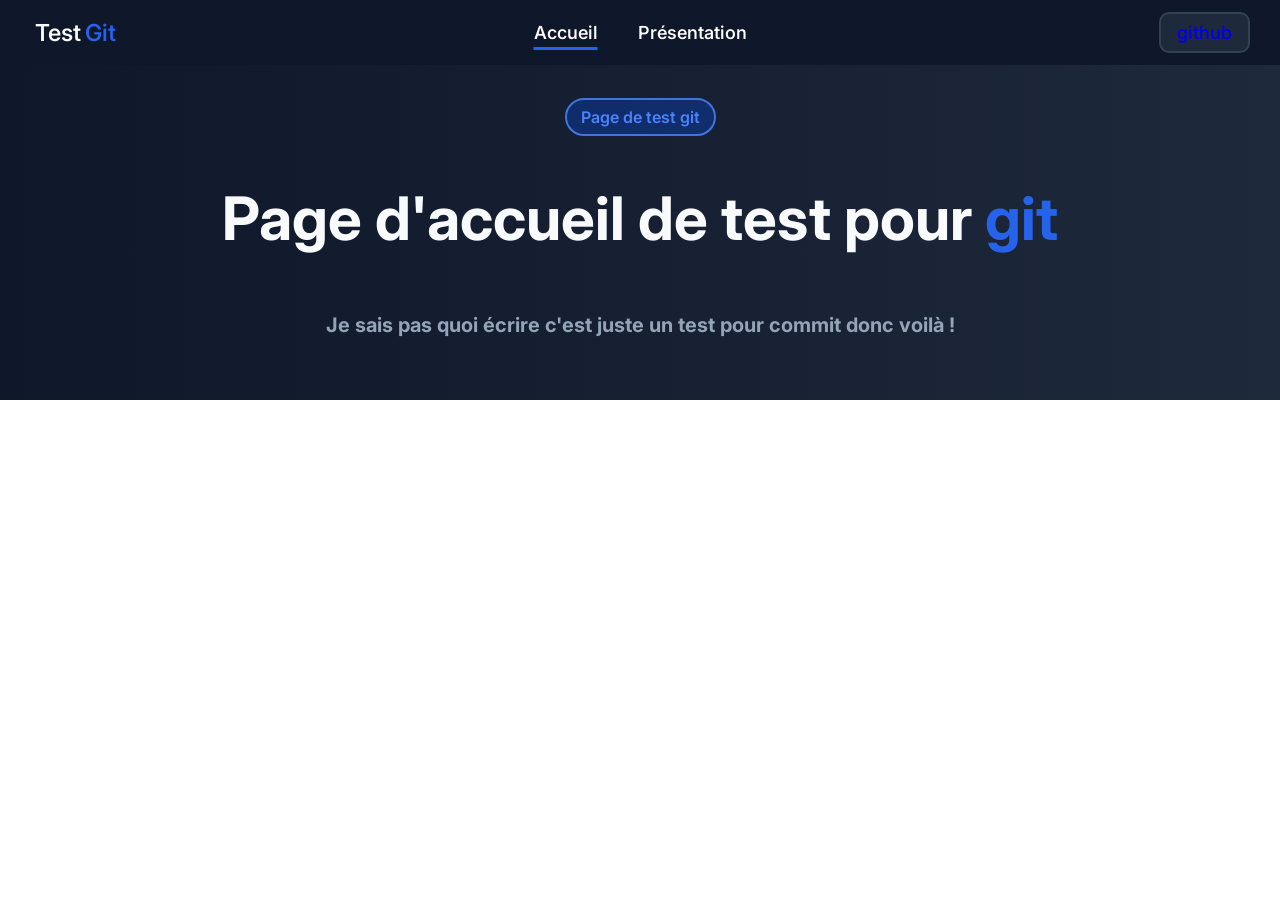
==== index.html @ e24e51e4 "Création du site" ====
<!DOCTYPE html>
<html lang="fr">

<head>
    <meta charset="UTF-8">
    <meta name="viewport" content="width=device-width, initial-scale=1.0">

    <link rel="stylesheet" href="./style.css">

    <title>Test Git</title>

    <script src="./script.js"></script>

    <link rel="preconnect" href="https://fonts.googleapis.com">
    <link rel="preconnect" href="https://fonts.gstatic.com" crossorigin>
    <link
        href="https://fonts.googleapis.com/css2?family=Inter:wght@400;500;600;700;800&display=swap"
        rel="stylesheet">
</head>

<body>
    <main>
        <header class="d_blue">

            <div class="nav-top">

                <button
                    class="menu-toggle"
                    id="menu-toggle"
                    aria-label="Ouvrir le menu"
                    aria-expanded="false"
                    aria-controls="pages">
                    ☰
                </button>

                <div class="title_header">
                    <div class="title_w">Test</div>
                    <div class="title_b">Git</div>
                </div>

                <div class="account">
                    <a href="github.com">github</a>
                </div>

            </div>

            <nav class="pages" id="pages">
                <a href="./index.html" class="p_link_a">Accueil</a>
                <a href="./presentation.html" class="p_link">Présentation</a>
            </nav>

        </header>

        <section class="preview" id="accueil">

            <div class="sticker">
                Page de test git
            </div>

            <h1>
                Page d'accueil de test pour
                <span>git</span>
            </h1>

            <div class="subtitle">
                <h3>
                    Je sais pas quoi écrire c'est juste un test pour commit donc voilà !
                </h3>
            </div>

        </section>
    </main>

</body>
</html>
---- style.css ----
:root {
    --bg-dark: #0F172A;
    --bg-hero: #1E293B;
    --bg-main: #F8FAFC;
    --bg-card: #FFFFFF;

    --text-primary: #0F172A;
    --text-secondary: #64748B;
    --text-light: #F8FAFC;
    --text-muted-dark: #94A3B8;

    --badge-bg: #EFF6FF;
    --badge-text: #2563EB;

    --border: #E2E8F0;
    --border-dark: #334155;
}

* {
    box-sizing: border-box;
}

body {
    margin: 0;
    font-weight: 400;
    font-family: 'Inter', sans-serif;
    color: var(--text-light);
}

.d_blue {
    position: relative;
    display: flex;
    flex-direction: column;
    align-items: stretch;
    gap: 0;
    width: 100%;
    min-height: 3em;
    margin: 0;
    padding: 0.75rem 1rem;
    background-color: var(--bg-dark);
    color: white;
    font-size: 1.125rem;
    font-weight: 550;
}

.nav-top {
    display: flex;
    align-items: center;
    justify-content: flex-start;
    gap: 0.625rem;
    width: 100%;
    min-width: 0;
}

.menu-toggle {
    display: flex;
    align-items: center;
    justify-content: center;
    flex-shrink: 0;
    padding: 0.4rem 0.6rem;
    background: transparent;
    color: white;
    border: 1px solid var(--border-dark);
    border-radius: 0.4rem;
    font-size: 1.5rem;
    line-height: 1.2;
    cursor: pointer;
}

.title_header {
    display: flex;
    align-items: center;
    justify-content: flex-start;
    gap: 0.25rem;
    margin: 0;
    padding: 0.3125rem;
    font-size: 1.2em;
    text-align: center;
    white-space: nowrap;
}

.title_b {
    color: var(--badge-text);
}

.account {
    display: flex;
    justify-content: center;
    align-items: center;
    flex-shrink: 0;
    width: fit-content;
    max-width: 100%;
    margin: 0 0 0 auto;
    padding: 0.5rem 0.625rem;
    background-color: var(--bg-hero);
    border: 0.125rem solid var(--border-dark);
    border-radius: 0.625rem;
    font-size: 0.875rem;
    text-align: center;
    white-space: nowrap;
}

.pages {
    display: none;
    flex-direction: column;
    align-items: center;
    gap: 1rem;
    width: 100%;
    max-width: 100%;
    padding: 1rem 0 0;
}

.pages.is-open {
    display: flex;
}

.pages a {
    color: white;
    text-decoration: none;
    font-size: 1rem;
}

.p_link_a {
    text-decoration: underline 0.1875rem solid var(--badge-text) !important;
    text-underline-offset: 0.5rem;
}

.p_link {
    font-size: 1rem;
}

.sticker {
    display: flex;
    align-items: center;
    justify-content: center;
    width: fit-content;
    max-width: 100%;
    padding: 0.4375rem 0.875rem;
    background-color: rgba(0, 81, 255, 0.279);
    border: 0.125rem solid #4274df;
    border-radius: 9999px;
    color: #4b83fb;
    font-weight: 600;
    text-align: center;
    overflow-wrap: anywhere;
}

.preview {
    display: flex;
    flex-direction: column;
    align-items: center;
    justify-content: center;
    gap: 1rem;
    min-height: 20rem;
    padding: 2rem 1rem;
    background: linear-gradient(
        90deg,
        rgba(15, 23, 42, 1) 0%,
        rgba(30, 41, 59, 1) 100%
    );
    text-align: center;
}

span {
    color: var(--badge-text);
}

h1 {
    max-width: 100%;
    margin: 0.5em 0;
    font-size: 2rem;
    line-height: 1.2;
    overflow-wrap: anywhere;
}

h3 {
    display: flex;
    flex-wrap: wrap;
    justify-content: center;
    margin: 0.5em 0;
    font-size: 1rem;
    line-height: 1.5;
}

.p {
    display: block;
}

.subtitle {
    max-width: 100%;
    color: var(--text-muted-dark);
    line-height: 1.6;
}

.stats{
    color: var(--text-secondary);
    display: grid;
    grid-template-columns: auto auto auto;
    padding: 0.8rem;
    align-items: center;
    font-size: 0.8rem;
    font-weight: 600;
    border-bottom: var(--border) solid 1px;
    gap: auto;
    background-color: var(--bg-main);
}

.stat{
    display: flex;
    flex-direction: column;
    align-items: center;
}

.php{
    font-size: 1.5rem;
    padding: 1rem;
    color: var(--badge-text);
}

main{
    background-color: var(--badge-bg);
}

.tete{
    display: flex;
    justify-content: space-between;
    align-items: center;
    padding: 0.6rem;
}

.title-content{
    color: var(--text-primary);
    font-size: 1.3rem;
    font-weight: 600;
    margin: 1rem;
}

.p-circuit{
    color: var(--badge-text);
    font-size: 1rem;
    font-weight: 500;
    align-items: center;
}

.items{
    display: flex;
    flex-direction: column;
    align-items: center;
    justify-content: center; 
}

.circ{
    background-color: var(--bg-card);
    border: 1px solid var(--border);
    border-radius: 15px;
    padding: 0.5rem;
    min-width: 20;
    max-width: 27rem;
    margin-bottom: 1rem;
}

.top{
    display: flex;
    flex-direction: column;
    padding: 1.3rem;
    align-items:start;
    gap: 1rem;
    border-bottom: 1px solid var(--border);
}

.type{
    background-color: var(--badge-bg);
    color: var(--badge-text);
    border-radius: 7px ;
    padding: 0.3rem;
    width: auto;
    font-size: 0.6rem;
}

.title-circ{
    color: var(--text-primary);
    width: auto;
    font-size: 2rem;
    font-weight: 800;
    margin-left: 1rem;
}

.steps{
    color: var(--text-secondary);
    width: auto;
    font-size: 1rem;
    font-weight: 600;
    margin-left: 1rem;
}

.desc{
    color: var(--text-secondary);
    width: auto;
    font-size: 0.7rem;
    font-weight: 400;
    margin-left: 1rem;
}

.bottom{    
    display: flex;
    justify-content: space-between;
    align-items: center;
    padding: 1rem;
    gap: 1rem;
}

.prix{
    color: var(--badge-text);
    font-size: 1.4rem;
    font-weight: 700;
}

.order{
    color: var(--text-primary);
    font-size: 1rem;
    font-weight: 700;
    padding: 0.5rem;
    width: fit-content;
    max-width: 100%;
    background-color: var(--badge-bg);
    border: 0.125rem solid var(--border);
    border-radius: 0.625rem;
}

a:hover{
    text-decoration: underline;
}

a{
    text-decoration: none;
}

.mid-text{
    text-align: center;
    max-width: 8rem;
}

@media screen and (min-width: 768px) {
    .d_blue {
        flex-direction: row;
        align-items: center;
        justify-content: space-between;
        flex-wrap: nowrap;
        gap: 1rem;
        padding: 0.75rem 1.25rem;
        position: fixed;
    }

    .nav-top {
        display: contents;
    }

    .menu-toggle {
        display: none;
    }

    .title_header {
        order: 1;
        margin: 0;
        font-size: 1.2em;
    }

    .pages,
    .pages.is-open {
        display: flex;
        flex-direction: row;
        justify-content: center;
        align-items: center;
        flex-wrap: wrap;
        order: 2;
        gap: 1.25rem;
        width: auto;
        padding: 0;
    }

    .pages a {
        font-size: 1rem;
    }

    .account {
        order: 3;
        margin: 0;
        padding: 0.5rem 0.75rem;
        font-size: 1rem;
    }

    .sticker{
        margin-top: 3rem;
    }

    .preview {
        min-height: 25rem;
        padding: 2.5rem 2rem;
    }

    h1 {
        font-size: clamp(2.5rem, 5vw, 3.75rem);
    }

    h3 {
        font-size: 1.125rem;
    }

    .stats{
    color: var(--text-secondary);
    display: grid;
    grid-template-columns: auto auto auto;
    padding: 0.925rem;
    align-items: center;
    font-size: 0.925rem;
    font-weight: 600;
    border-bottom: var(--border) solid 1.125px;
    }

    .stat{
        display: flex;
        flex-direction: column;
        align-items: center;
    }

    .php{
        font-size: 1.625rem;
        padding: 1.125rem;
        color: var(--badge-text);
    }

    .tete{
        display: flex;
        justify-content: space-between;
        align-items: center;
        padding: 1rem;
    }

    .title-content{
        color: var(--text-primary);
        font-size: 1.7rem;
        font-weight: 600;
        margin: 1rem;
    }



    .p-circuit{
        color: var(--badge-text);
        font-size: 1.3rem;
        font-weight: 500;
        align-items: center;
    }


    .items{
        display: flex;
        flex-direction: column;
        align-items: center;
        justify-content: center; 
    }

    .circ{
        background-color: var(--bg-card);
        border: 1px solid var(--border);
        border-radius: 15px;
        padding: 0.5rem;
        width: 27rem;
        margin-bottom: 2rem;
    }

    .top{
        display: flex;
        flex-direction: column;
        padding: 1.3rem;
        align-items:start;
        gap: 1rem;
        border-bottom: 1px solid var(--border);
    }

    .type{
        background-color: var(--badge-bg);
        color: var(--badge-text);
        border-radius: 7px ;
        padding: 0.3rem;
        width: auto;
        font-size: 0.6rem;
    }

    .title-circ{
        color: var(--text-primary);
        width: auto;
        font-size: 2rem;
        font-weight: 800;
        margin-left: 1rem;
    }

    .steps{
        color: var(--text-secondary);
        width: auto;
        font-size: 1rem;
        font-weight: 600;
        margin-left: 1rem;
    }

    .desc{
        color: var(--text-secondary);
        width: auto;
        font-size: 0.7rem;
        font-weight: 400;
        margin-left: 1rem;
    }

    .bottom{    
        display: flex;
        justify-content: space-between;
        align-items: center;
        padding: 1rem;
        gap: 1rem;
    }

    .prix{
        color: var(--badge-text);
        font-size: 1.4rem;
        font-weight: 700;
    }

    .order{
        color: var(--text-primary);
        font-size: 1rem;
        font-weight: 700;
        padding: 0.5rem;
        width: fit-content;
        max-width: 100%;
        background-color: var(--badge-bg);
        border: 0.125rem solid var(--border);
        border-radius: 0.625rem;
    }



}

@media screen and (min-width: 1024px) {
    .d_blue {
        padding: 0.75rem 1.875rem;
        gap: 1.5rem;
        position: fixed;
    }

    .title_header {
        font-size: 1.3em;
    }

    .pages {
        gap: 2.5rem;
    }
    
    .sticker{
        margin-top: 3rem;
    }

    .pages a {
        font-size: 1.125rem;
    }

    .account {
        padding: 0.5rem 1rem;
        font-size: 1.125rem;
    }

    .preview {
        min-height: 25rem;
        padding: 3rem 2rem;
    }

    h3 {
        font-size: 1.25rem;
    }

    .stats{
    color: var(--text-secondary);
    display: grid;
    grid-template-columns: auto auto auto;
    padding: 1.05rem;
    align-items: center;
    font-size: 1.05rem;
    font-weight: 600;
    border-bottom: var(--border) solid 1.25px;
    }

    .stat{
        display: flex;
        flex-direction: column;
        align-items: center;
    }

    .php{
        font-size: 1.75rem;
        padding: 1.25rem;
        color: var(--badge-text);
    }

    .tete{
        display: flex;
        justify-content: space-between;
        align-items: center;
        padding: 2rem;
    }

    .title-content{
        color: var(--text-primary);
        font-size: 2rem;
        font-weight: 600;
        margin: 1rem;
    }

    .p-circuit{
        color: var(--badge-text);
        font-size: 1.4rem;
        font-weight: 500;
        align-items: center;
    }


    .items{
        display: flex;
        flex-direction: row;
        align-items: center;
        justify-content: center; 
        gap: 5rem;
    }

    .circ{
        background-color: var(--bg-card);
        border: 1px solid var(--border);
        border-radius: 15px;
        padding: 0.5rem;
        width: 27rem;
        margin-bottom: 3rem;
    }

    .top{
        display: flex;
        flex-direction: column;
        padding: 1.3rem;
        align-items:start;
        gap: 1rem;
        border-bottom: 1px solid var(--border);
    }

    .type{
        background-color: var(--badge-bg);
        color: var(--badge-text);
        border-radius: 7px ;
        padding: 0.3rem;
        width: auto;
        font-size: 0.6rem;
    }

    .title-circ{
        color: var(--text-primary);
        width: auto;
        font-size: 2rem;
        font-weight: 800;
        margin-left: 1rem;
    }

    .steps{
        color: var(--text-secondary);
        width: auto;
        font-size: 1rem;
        font-weight: 600;
        margin-left: 1rem;
    }

    .desc{
        color: var(--text-secondary);
        width: auto;
        font-size: 0.7rem;
        font-weight: 400;
        margin-left: 1rem;
    }

    .bottom{    
        display: flex;
        justify-content: space-between;
        align-items: center;
        padding: 1rem;
        gap: 1rem;
    }

    .prix{
        color: var(--badge-text);
        font-size: 1.4rem;
        font-weight: 700;
    }

    .order{
        color: var(--text-primary);
        font-size: 1rem;
        font-weight: 700;
        padding: 0.5rem;
        width: fit-content;
        max-width: 100%;
        background-color: var(--badge-bg);
        border: 0.125rem solid var(--border);
        border-radius: 0.625rem;
    }



}
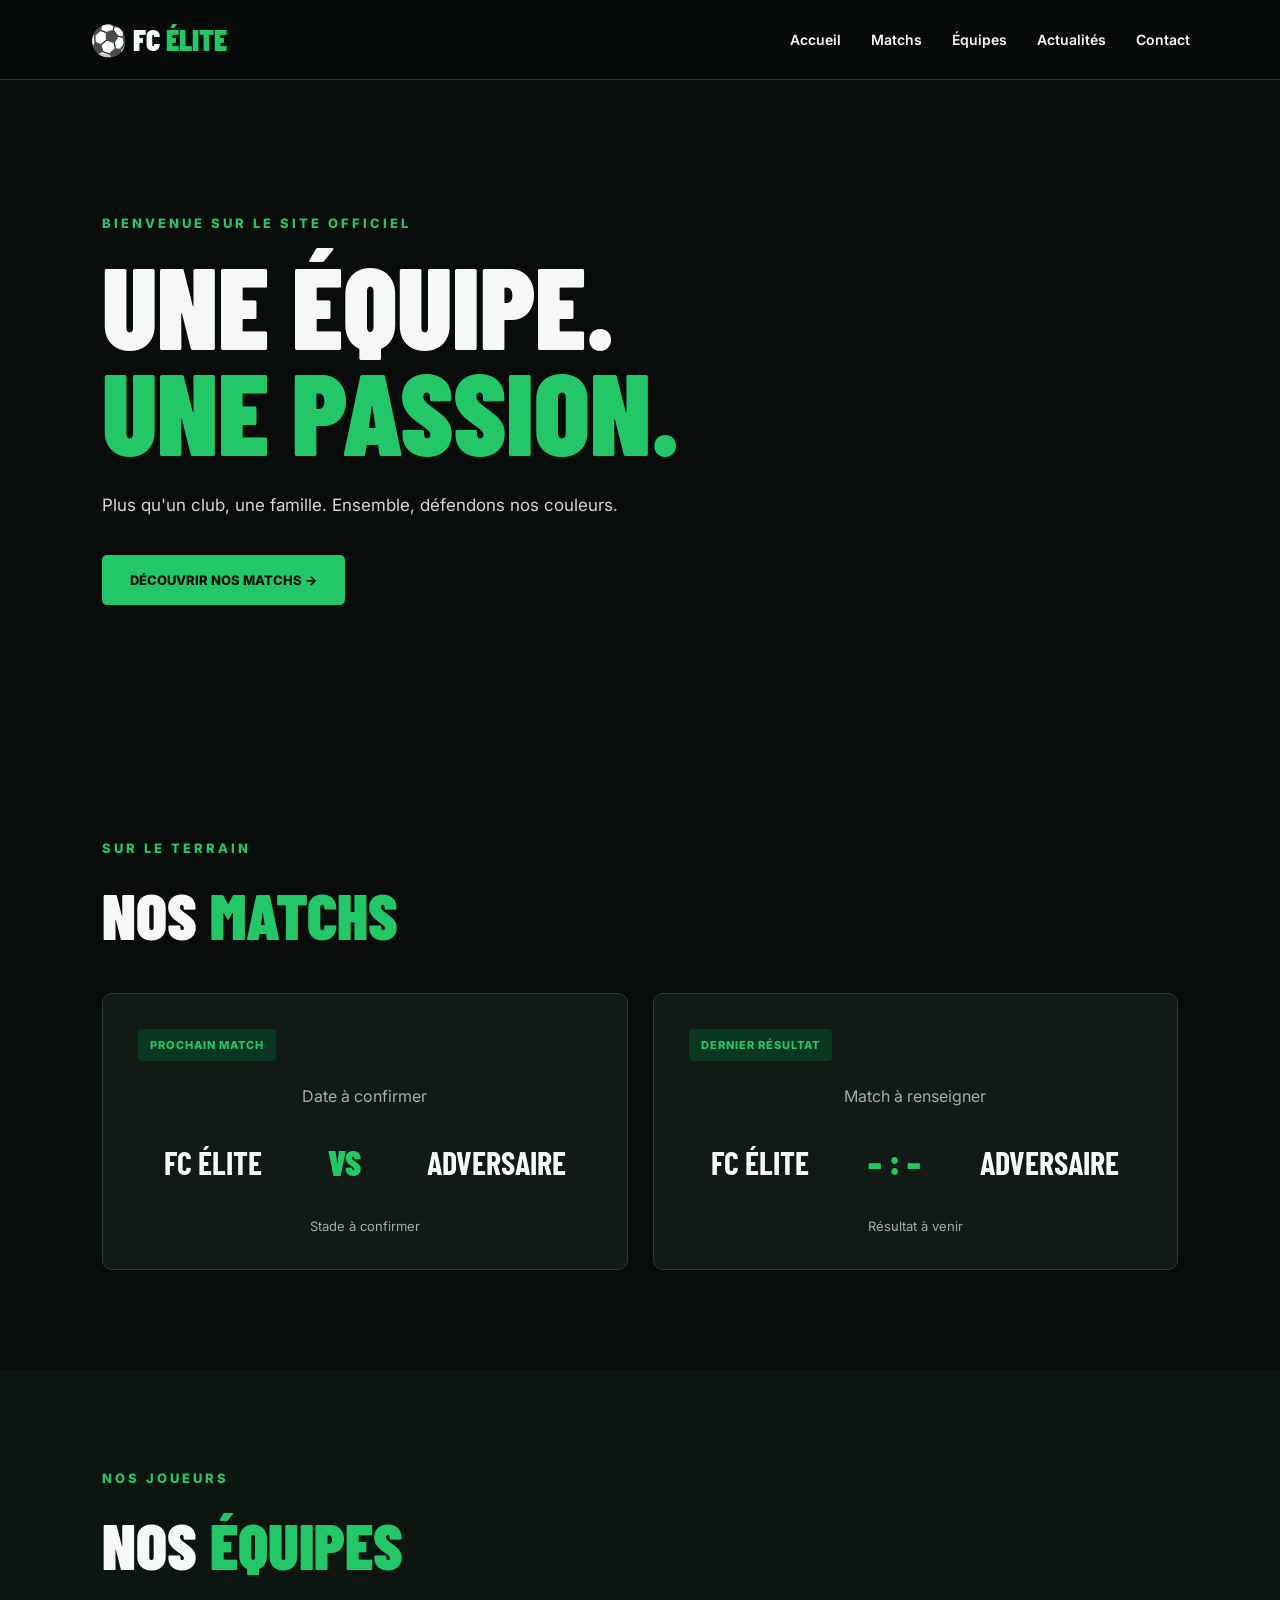
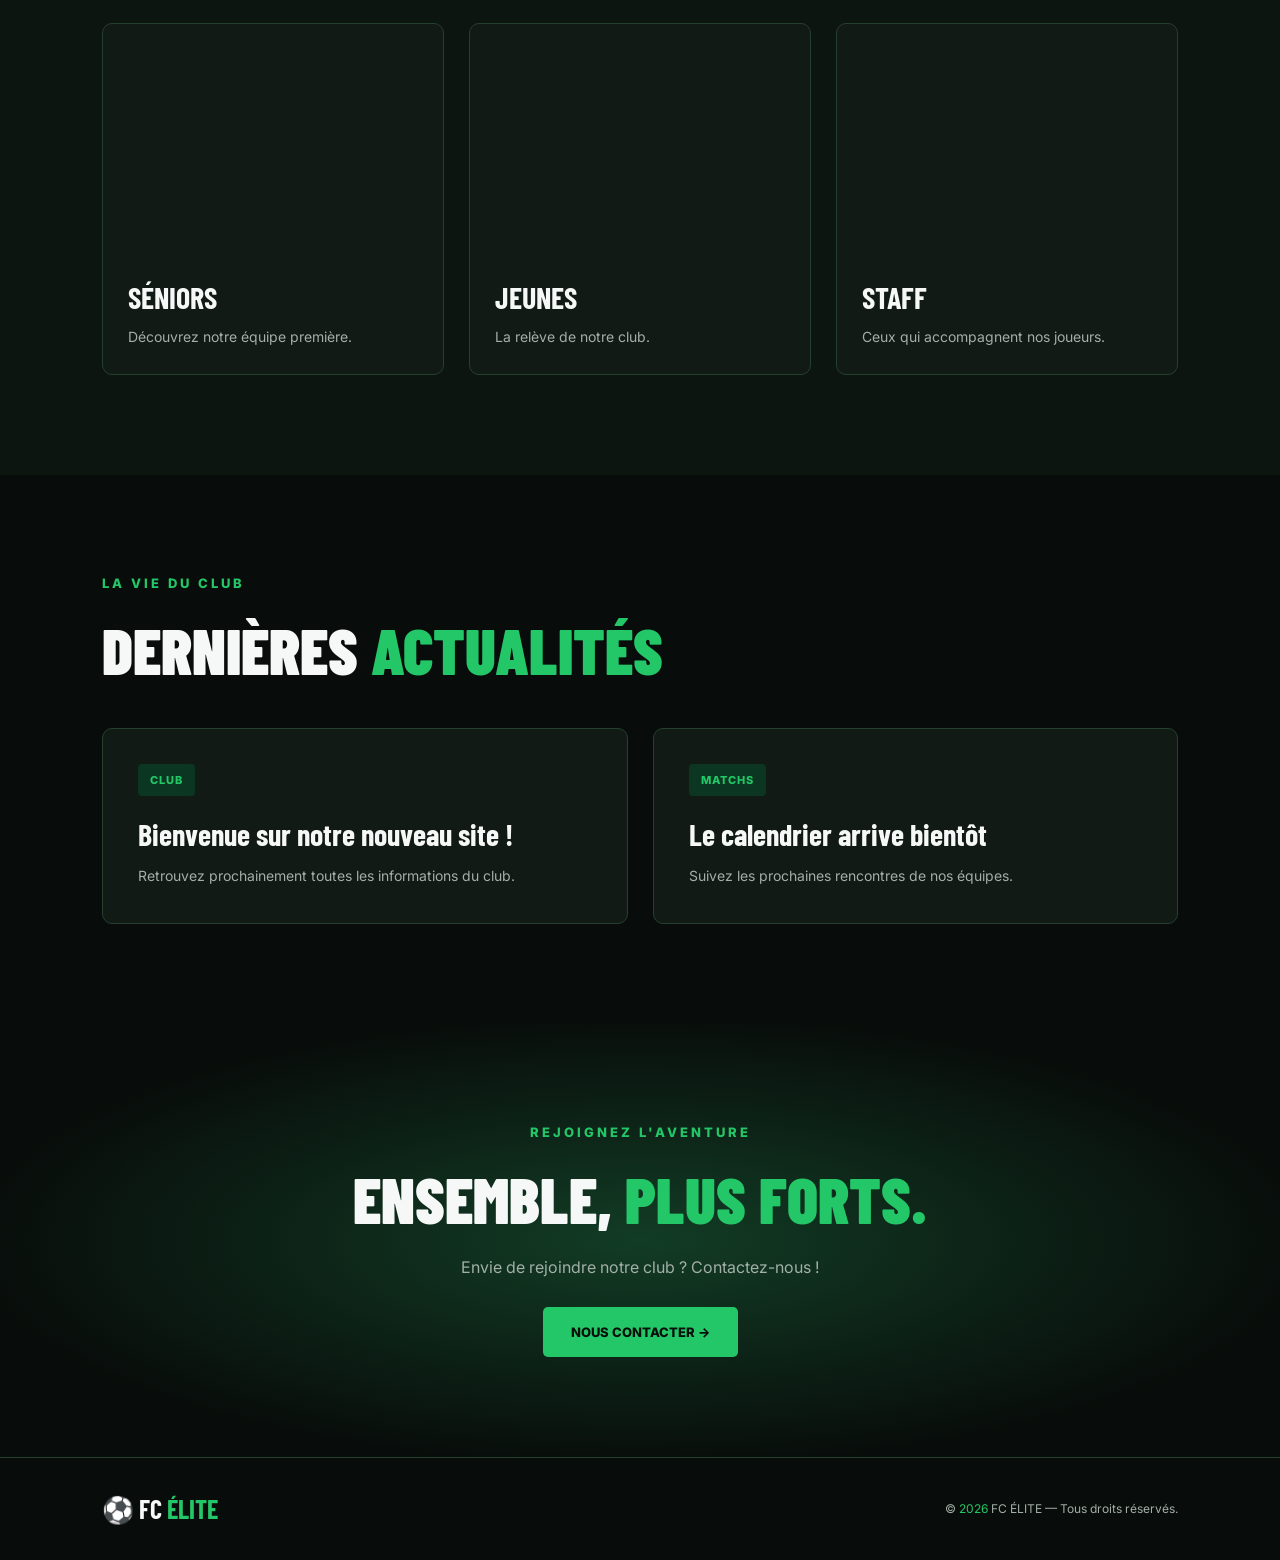
==== commit 97e58ff7: "Création du site du club de football" ====
--- a/index.html
+++ b/index.html
@@ -1,75 +1,136 @@
+
 <!DOCTYPE html>
 <html lang="fr">
-
 <head>
     <meta charset="UTF-8">
     <meta name="viewport" content="width=device-width, initial-scale=1.0">
+    <title>FC ÉLITE | Site officiel</title>
+    <link rel="stylesheet" href="style.css">
+    <script src="script.js" defer></script>
+</head>
+<body>
 
-    <link rel="stylesheet" href="./style.css">
+<header class="header">
+    <a href="#accueil" class="logo">⚽ FC <span>ÉLITE</span></a>
 
-    <title>Test Git</title>
+    <button class="menu-toggle" aria-label="Ouvrir le menu" aria-expanded="false">☰</button>
 
-    <script src="./script.js"></script>
+    <nav class="navigation">
+        <a href="#accueil">Accueil</a>
+        <a href="#matchs">Matchs</a>
+        <a href="#equipes">Équipes</a>
+        <a href="#actualites">Actualités</a>
+        <a href="#contact">Contact</a>
+    </nav>
+</header>
 
-    <link rel="preconnect" href="https://fonts.googleapis.com">
-    <link rel="preconnect" href="https://fonts.gstatic.com" crossorigin>
-    <link
-        href="https://fonts.googleapis.com/css2?family=Inter:wght@400;500;600;700;800&display=swap"
-        rel="stylesheet">
-</head>
+<main>
+    <section class="hero" id="accueil">
+        <div class="hero-content">
+            <p class="eyebrow">BIENVENUE SUR LE SITE OFFICIEL</p>
+            <h1>UNE ÉQUIPE.<br><span>UNE PASSION.</span></h1>
+            <p>Plus qu'un club, une famille. Ensemble, défendons nos couleurs.</p>
+            <a href="#matchs" class="btn">DÉCOUVRIR NOS MATCHS →</a>
+        </div>
+    </section>
 
-<body>
-    <main>
-        <header class="d_blue">
+    <section class="section" id="matchs">
+        <div class="section-heading">
+            <p class="eyebrow">SUR LE TERRAIN</p>
+            <h2>NOS <span>MATCHS</span></h2>
+        </div>
 
-            <div class="nav-top">
+        <div class="match-grid">
+            <article class="card match-card">
+                <span class="tag">PROCHAIN MATCH</span>
+                <p class="match-date">Date à confirmer</p>
+                <div class="versus">
+                    <strong>FC ÉLITE</strong>
+                    <span>VS</span>
+                    <strong>ADVERSAIRE</strong>
+                </div>
+                <p class="muted">Stade à confirmer</p>
+            </article>
 
-                <button
-                    class="menu-toggle"
-                    id="menu-toggle"
-                    aria-label="Ouvrir le menu"
-                    aria-expanded="false"
-                    aria-controls="pages">
-                    ☰
-                </button>
+            <article class="card match-card">
+                <span class="tag">DERNIER RÉSULTAT</span>
+                <p class="match-date">Match à renseigner</p>
+                <div class="versus">
+                    <strong>FC ÉLITE</strong>
+                    <span>– : –</span>
+                    <strong>ADVERSAIRE</strong>
+                </div>
+                <p class="muted">Résultat à venir</p>
+            </article>
+        </div>
+    </section>
 
-                <div class="title_header">
-                    <div class="title_w">Test</div>
-                    <div class="title_b">Git</div>
+    <section class="section alternate" id="equipes">
+        <div class="section-heading">
+            <p class="eyebrow">NOS JOUEURS</p>
+            <h2>NOS <span>ÉQUIPES</span></h2>
+        </div>
+
+        <div class="team-grid">
+            <article class="team-card">
+                <div class="team-image seniors"></div>
+                <div class="team-info">
+                    <h3>SÉNIORS</h3>
+                    <p>Découvrez notre équipe première.</p>
                 </div>
+            </article>
 
-                <div class="account">
-                    <a href="github.com">github</a>
+            <article class="team-card">
+                <div class="team-image jeunes"></div>
+                <div class="team-info">
+                    <h3>JEUNES</h3>
+                    <p>La relève de notre club.</p>
                 </div>
+            </article>
 
-            </div>
+            <article class="team-card">
+                <div class="team-image staff"></div>
+                <div class="team-info">
+                    <h3>STAFF</h3>
+                    <p>Ceux qui accompagnent nos joueurs.</p>
+                </div>
+            </article>
+        </div>
+    </section>
 
-            <nav class="pages" id="pages">
-                <a href="./index.html" class="p_link_a">Accueil</a>
-                <a href="./presentation.html" class="p_link">Présentation</a>
-            </nav>
+    <section class="section" id="actualites">
+        <div class="section-heading">
+            <p class="eyebrow">LA VIE DU CLUB</p>
+            <h2>DERNIÈRES <span>ACTUALITÉS</span></h2>
+        </div>
 
-        </header>
+        <div class="news-grid">
+            <article class="card news-card">
+                <span class="tag">CLUB</span>
+                <h3>Bienvenue sur notre nouveau site !</h3>
+                <p>Retrouvez prochainement toutes les informations du club.</p>
+            </article>
 
-        <section class="preview" id="accueil">
+            <article class="card news-card">
+                <span class="tag">MATCHS</span>
+                <h3>Le calendrier arrive bientôt</h3>
+                <p>Suivez les prochaines rencontres de nos équipes.</p>
+            </article>
+        </div>
+    </section>
 
-            <div class="sticker">
-                Page de test git
-            </div>
+    <section class="contact-section" id="contact">
+        <p class="eyebrow">REJOIGNEZ L'AVENTURE</p>
+        <h2>ENSEMBLE, <span>PLUS FORTS.</span></h2>
+        <p>Envie de rejoindre notre club ? Contactez-nous !</p>
+        <a class="btn" href="mailto:contact@exemple.fr">NOUS CONTACTER →</a>
+    </section>
+</main>
 
-            <h1>
-                Page d'accueil de test pour
-                <span>git</span>
-            </h1>
-
-            <div class="subtitle">
-                <h3>
-                    Je sais pas quoi écrire c'est juste un test pour commit donc voilà !
-                </h3>
-            </div>
-
-        </section>
-    </main>
+<footer>
+    <strong>⚽ FC <span>ÉLITE</span></strong>
+    <p>© <span id="year"></span> FC ÉLITE — Tous droits réservés.</p>
+</footer>
 
 </body>
 </html>
--- a/style.css
+++ b/style.css
@@ -1,713 +1,343 @@
+
+@import url('https://fonts.googleapis.com/css2?family=Barlow+Condensed:wght@600;700;800;900&family=Inter:wght@400;500;600;700&display=swap');
+
 :root {
-    --bg-dark: #0F172A;
-    --bg-hero: #1E293B;
-    --bg-main: #F8FAFC;
-    --bg-card: #FFFFFF;
-
-    --text-primary: #0F172A;
-    --text-secondary: #64748B;
-    --text-light: #F8FAFC;
-    --text-muted-dark: #94A3B8;
-
-    --badge-bg: #EFF6FF;
-    --badge-text: #2563EB;
-
-    --border: #E2E8F0;
-    --border-dark: #334155;
+    --bg: #080c0a;
+    --surface: #111a15;
+    --green: #24c768;
+    --green-dark: #0b3621;
+    --text: #f5f8f6;
+    --muted: #a2afa7;
 }
 
 * {
+    margin: 0;
+    padding: 0;
     box-sizing: border-box;
 }
 
+html {
+    scroll-behavior: smooth;
+    scroll-padding-top: 90px;
+}
+
 body {
-    margin: 0;
-    font-weight: 400;
+    background: var(--bg);
+    color: var(--text);
     font-family: 'Inter', sans-serif;
-    color: var(--text-light);
-}
-
-.d_blue {
+}
+
+a {
+    text-decoration: none;
+    color: inherit;
+}
+
+.header {
+    height: 80px;
+    padding: 0 7%;
+    background: rgba(8, 12, 10, 0.96);
+    display: flex;
+    align-items: center;
+    justify-content: space-between;
+    border-bottom: 1px solid #1d3928;
+    position: sticky;
+    top: 0;
+    z-index: 100;
+}
+
+.logo {
+    font-family: 'Barlow Condensed', sans-serif;
+    font-size: 30px;
+    font-weight: 900;
+}
+
+span {
+    color: var(--green);
+}
+
+.navigation {
+    display: flex;
+    gap: 30px;
+}
+
+.navigation a {
+    font-size: 14px;
+    font-weight: 600;
+    transition: color .2s;
+}
+
+.navigation a:hover {
+    color: var(--green);
+}
+
+.menu-toggle {
+    display: none;
+    background: none;
+    border: 0;
+    color: white;
+    font-size: 28px;
+    cursor: pointer;
+}
+
+.hero {
+    min-height: 660px;
+    display: flex;
+    align-items: center;
+    padding: 90px 8%;
+    background:
+        linear-gradient(90deg, #080c0a 5%, rgba(8,12,10,.85) 48%, rgba(8,12,10,.25)),
+        url('https://images.unsplash.com/photo-1522778119026-d647f0596c20?auto=format&fit=crop&w=1800&q=85')
+        center/cover;
+}
+
+.hero-content {
+    max-width: 760px;
+}
+
+.eyebrow {
+    color: var(--green);
+    font-weight: 800;
+    font-size: 13px;
+    letter-spacing: 3px;
+    margin-bottom: 20px;
+}
+
+h1, h2, h3 {
+    font-family: 'Barlow Condensed', sans-serif;
+}
+
+h1 {
+    font-size: clamp(65px, 9vw, 125px);
+    font-weight: 900;
+    line-height: .92;
+    margin-bottom: 28px;
+}
+
+.hero-content > p:not(.eyebrow) {
+    color: #d0d9d3;
+    font-size: 17px;
+    line-height: 1.7;
+    margin-bottom: 35px;
+}
+
+.btn {
+    display: inline-block;
+    background: var(--green);
+    color: #061009;
+    padding: 17px 28px;
+    font-weight: 800;
+    font-size: 13px;
+    border-radius: 5px;
+    transition: .2s;
+}
+
+.btn:hover {
+    background: #5bf09a;
+    transform: translateY(-3px);
+}
+
+.section {
+    padding: 100px 8%;
+}
+
+.alternate {
+    background: #0d1510;
+}
+
+.section-heading {
+    margin-bottom: 40px;
+}
+
+h2 {
+    font-size: clamp(40px, 5vw, 65px);
+    font-weight: 900;
+}
+
+.match-grid, .news-grid {
+    display: grid;
+    grid-template-columns: repeat(2, 1fr);
+    gap: 25px;
+}
+
+.card {
+    background: var(--surface);
+    border: 1px solid #25402e;
+    border-radius: 10px;
+    padding: 35px;
+}
+
+.tag {
+    display: inline-block;
+    background: var(--green-dark);
+    color: var(--green);
+    font-size: 11px;
+    font-weight: 800;
+    letter-spacing: 1px;
+    padding: 9px 12px;
+    border-radius: 4px;
+}
+
+.match-date {
+    text-align: center;
+    color: var(--muted);
+    margin-top: 25px;
+}
+
+.versus {
+    display: flex;
+    align-items: center;
+    justify-content: space-around;
+    gap: 15px;
+    text-align: center;
+    margin: 35px 0;
+}
+
+.versus strong {
+    font-family: 'Barlow Condensed', sans-serif;
+    font-size: clamp(20px, 3vw, 32px);
+}
+
+.versus span {
+    font-family: 'Barlow Condensed', sans-serif;
+    font-size: 35px;
+    font-weight: 900;
+}
+
+.muted {
+    color: var(--muted);
+    text-align: center;
+    font-size: 13px;
+}
+
+.team-grid {
+    display: grid;
+    grid-template-columns: repeat(3, 1fr);
+    gap: 25px;
+}
+
+.team-card {
+    background: var(--surface);
+    overflow: hidden;
+    border-radius: 10px;
+    border: 1px solid #25402e;
+    transition: transform .25s;
+}
+
+.team-card:hover {
+    transform: translateY(-7px);
+}
+
+.team-image {
+    height: 230px;
+    background-position: center;
+    background-size: cover;
     position: relative;
-    display: flex;
-    flex-direction: column;
-    align-items: stretch;
-    gap: 0;
-    width: 100%;
-    min-height: 3em;
-    margin: 0;
-    padding: 0.75rem 1rem;
-    background-color: var(--bg-dark);
-    color: white;
-    font-size: 1.125rem;
-    font-weight: 550;
-}
-
-.nav-top {
-    display: flex;
-    align-items: center;
-    justify-content: flex-start;
-    gap: 0.625rem;
-    width: 100%;
-    min-width: 0;
-}
-
-.menu-toggle {
-    display: flex;
-    align-items: center;
-    justify-content: center;
-    flex-shrink: 0;
-    padding: 0.4rem 0.6rem;
-    background: transparent;
-    color: white;
-    border: 1px solid var(--border-dark);
-    border-radius: 0.4rem;
-    font-size: 1.5rem;
-    line-height: 1.2;
-    cursor: pointer;
-}
-
-.title_header {
-    display: flex;
-    align-items: center;
-    justify-content: flex-start;
-    gap: 0.25rem;
-    margin: 0;
-    padding: 0.3125rem;
-    font-size: 1.2em;
+}
+
+.team-image::after {
+    content: '';
+    position: absolute;
+    inset: 0;
+    background: linear-gradient(transparent, #111a15);
+}
+
+.seniors {
+    background-image: url('https://images.unsplash.com/photo-1521412644187-c49fae84e0c4?auto=format&fit=crop&w=900&q=80');
+}
+
+.jeunes {
+    background-image: url('https://images.unsplash.com/photo-1574629810360-7efbbe195018?auto=format&fit=crop&w=900&q=80');
+}
+
+.staff {
+    background-image: url('https://images.unsplash.com/photo-1431324155629-1a6deb1dec8d?auto=format&fit=crop&w=900&q=80');
+}
+
+.team-info {
+    padding: 25px;
+}
+
+.team-info h3 {
+    font-size: 30px;
+    margin-bottom: 10px;
+}
+
+.team-info p, .news-card p {
+    color: var(--muted);
+    line-height: 1.7;
+    font-size: 14px;
+}
+
+.news-card h3 {
+    font-size: 30px;
+    margin: 20px 0 12px;
+}
+
+.contact-section {
+    padding: 100px 8%;
     text-align: center;
-    white-space: nowrap;
-}
-
-.title_b {
-    color: var(--badge-text);
-}
-
-.account {
-    display: flex;
-    justify-content: center;
-    align-items: center;
-    flex-shrink: 0;
-    width: fit-content;
-    max-width: 100%;
-    margin: 0 0 0 auto;
-    padding: 0.5rem 0.625rem;
-    background-color: var(--bg-hero);
-    border: 0.125rem solid var(--border-dark);
-    border-radius: 0.625rem;
-    font-size: 0.875rem;
-    text-align: center;
-    white-space: nowrap;
-}
-
-.pages {
-    display: none;
-    flex-direction: column;
-    align-items: center;
-    gap: 1rem;
-    width: 100%;
-    max-width: 100%;
-    padding: 1rem 0 0;
-}
-
-.pages.is-open {
-    display: flex;
-}
-
-.pages a {
-    color: white;
-    text-decoration: none;
-    font-size: 1rem;
-}
-
-.p_link_a {
-    text-decoration: underline 0.1875rem solid var(--badge-text) !important;
-    text-underline-offset: 0.5rem;
-}
-
-.p_link {
-    font-size: 1rem;
-}
-
-.sticker {
-    display: flex;
-    align-items: center;
-    justify-content: center;
-    width: fit-content;
-    max-width: 100%;
-    padding: 0.4375rem 0.875rem;
-    background-color: rgba(0, 81, 255, 0.279);
-    border: 0.125rem solid #4274df;
-    border-radius: 9999px;
-    color: #4b83fb;
-    font-weight: 600;
-    text-align: center;
-    overflow-wrap: anywhere;
-}
-
-.preview {
-    display: flex;
-    flex-direction: column;
-    align-items: center;
-    justify-content: center;
-    gap: 1rem;
-    min-height: 20rem;
-    padding: 2rem 1rem;
-    background: linear-gradient(
-        90deg,
-        rgba(15, 23, 42, 1) 0%,
-        rgba(30, 41, 59, 1) 100%
-    );
-    text-align: center;
-}
-
-span {
-    color: var(--badge-text);
-}
-
-h1 {
-    max-width: 100%;
-    margin: 0.5em 0;
-    font-size: 2rem;
-    line-height: 1.2;
-    overflow-wrap: anywhere;
-}
-
-h3 {
-    display: flex;
-    flex-wrap: wrap;
-    justify-content: center;
-    margin: 0.5em 0;
-    font-size: 1rem;
-    line-height: 1.5;
-}
-
-.p {
-    display: block;
-}
-
-.subtitle {
-    max-width: 100%;
-    color: var(--text-muted-dark);
-    line-height: 1.6;
-}
-
-.stats{
-    color: var(--text-secondary);
-    display: grid;
-    grid-template-columns: auto auto auto;
-    padding: 0.8rem;
-    align-items: center;
-    font-size: 0.8rem;
-    font-weight: 600;
-    border-bottom: var(--border) solid 1px;
-    gap: auto;
-    background-color: var(--bg-main);
-}
-
-.stat{
-    display: flex;
-    flex-direction: column;
-    align-items: center;
-}
-
-.php{
-    font-size: 1.5rem;
-    padding: 1rem;
-    color: var(--badge-text);
-}
-
-main{
-    background-color: var(--badge-bg);
-}
-
-.tete{
+    background: radial-gradient(ellipse at center, #123c25, #080c0a 75%);
+}
+
+.contact-section p:not(.eyebrow) {
+    color: var(--muted);
+    margin: 20px 0 30px;
+}
+
+footer {
+    padding: 35px 8%;
+    border-top: 1px solid #25402e;
     display: flex;
     justify-content: space-between;
     align-items: center;
-    padding: 0.6rem;
-}
-
-.title-content{
-    color: var(--text-primary);
-    font-size: 1.3rem;
-    font-weight: 600;
-    margin: 1rem;
-}
-
-.p-circuit{
-    color: var(--badge-text);
-    font-size: 1rem;
-    font-weight: 500;
-    align-items: center;
-}
-
-.items{
-    display: flex;
-    flex-direction: column;
-    align-items: center;
-    justify-content: center; 
-}
-
-.circ{
-    background-color: var(--bg-card);
-    border: 1px solid var(--border);
-    border-radius: 15px;
-    padding: 0.5rem;
-    min-width: 20;
-    max-width: 27rem;
-    margin-bottom: 1rem;
-}
-
-.top{
-    display: flex;
-    flex-direction: column;
-    padding: 1.3rem;
-    align-items:start;
-    gap: 1rem;
-    border-bottom: 1px solid var(--border);
-}
-
-.type{
-    background-color: var(--badge-bg);
-    color: var(--badge-text);
-    border-radius: 7px ;
-    padding: 0.3rem;
-    width: auto;
-    font-size: 0.6rem;
-}
-
-.title-circ{
-    color: var(--text-primary);
-    width: auto;
-    font-size: 2rem;
-    font-weight: 800;
-    margin-left: 1rem;
-}
-
-.steps{
-    color: var(--text-secondary);
-    width: auto;
-    font-size: 1rem;
-    font-weight: 600;
-    margin-left: 1rem;
-}
-
-.desc{
-    color: var(--text-secondary);
-    width: auto;
-    font-size: 0.7rem;
-    font-weight: 400;
-    margin-left: 1rem;
-}
-
-.bottom{    
-    display: flex;
-    justify-content: space-between;
-    align-items: center;
-    padding: 1rem;
-    gap: 1rem;
-}
-
-.prix{
-    color: var(--badge-text);
-    font-size: 1.4rem;
-    font-weight: 700;
-}
-
-.order{
-    color: var(--text-primary);
-    font-size: 1rem;
-    font-weight: 700;
-    padding: 0.5rem;
-    width: fit-content;
-    max-width: 100%;
-    background-color: var(--badge-bg);
-    border: 0.125rem solid var(--border);
-    border-radius: 0.625rem;
-}
-
-a:hover{
-    text-decoration: underline;
-}
-
-a{
-    text-decoration: none;
-}
-
-.mid-text{
-    text-align: center;
-    max-width: 8rem;
-}
-
-@media screen and (min-width: 768px) {
-    .d_blue {
-        flex-direction: row;
-        align-items: center;
-        justify-content: space-between;
-        flex-wrap: nowrap;
-        gap: 1rem;
-        padding: 0.75rem 1.25rem;
-        position: fixed;
-    }
-
-    .nav-top {
-        display: contents;
-    }
-
+    gap: 15px;
+}
+
+footer strong {
+    font-family: 'Barlow Condensed', sans-serif;
+    font-size: 26px;
+}
+
+footer p {
+    color: var(--muted);
+    font-size: 12px;
+}
+
+@media (max-width: 800px) {
     .menu-toggle {
+        display: block;
+    }
+
+    .navigation {
         display: none;
-    }
-
-    .title_header {
-        order: 1;
-        margin: 0;
-        font-size: 1.2em;
-    }
-
-    .pages,
-    .pages.is-open {
+        position: absolute;
+        top: 80px;
+        left: 0;
+        right: 0;
+        padding: 25px;
+        background: #0b140e;
+        flex-direction: column;
+        border-bottom: 1px solid #25402e;
+    }
+
+    .navigation.open {
         display: flex;
-        flex-direction: row;
-        justify-content: center;
-        align-items: center;
-        flex-wrap: wrap;
-        order: 2;
-        gap: 1.25rem;
-        width: auto;
-        padding: 0;
-    }
-
-    .pages a {
-        font-size: 1rem;
-    }
-
-    .account {
-        order: 3;
-        margin: 0;
-        padding: 0.5rem 0.75rem;
-        font-size: 1rem;
-    }
-
-    .sticker{
-        margin-top: 3rem;
-    }
-
-    .preview {
-        min-height: 25rem;
-        padding: 2.5rem 2rem;
-    }
-
-    h1 {
-        font-size: clamp(2.5rem, 5vw, 3.75rem);
-    }
-
-    h3 {
-        font-size: 1.125rem;
-    }
-
-    .stats{
-    color: var(--text-secondary);
-    display: grid;
-    grid-template-columns: auto auto auto;
-    padding: 0.925rem;
-    align-items: center;
-    font-size: 0.925rem;
-    font-weight: 600;
-    border-bottom: var(--border) solid 1.125px;
-    }
-
-    .stat{
-        display: flex;
+    }
+
+    .hero {
+        min-height: 540px;
+    }
+
+    .match-grid, .news-grid, .team-grid {
+        grid-template-columns: 1fr;
+    }
+
+    .section {
+        padding: 70px 6%;
+    }
+
+    footer {
         flex-direction: column;
-        align-items: center;
-    }
-
-    .php{
-        font-size: 1.625rem;
-        padding: 1.125rem;
-        color: var(--badge-text);
-    }
-
-    .tete{
-        display: flex;
-        justify-content: space-between;
-        align-items: center;
-        padding: 1rem;
-    }
-
-    .title-content{
-        color: var(--text-primary);
-        font-size: 1.7rem;
-        font-weight: 600;
-        margin: 1rem;
-    }
-
-
-
-    .p-circuit{
-        color: var(--badge-text);
-        font-size: 1.3rem;
-        font-weight: 500;
-        align-items: center;
-    }
-
-
-    .items{
-        display: flex;
-        flex-direction: column;
-        align-items: center;
-        justify-content: center; 
-    }
-
-    .circ{
-        background-color: var(--bg-card);
-        border: 1px solid var(--border);
-        border-radius: 15px;
-        padding: 0.5rem;
-        width: 27rem;
-        margin-bottom: 2rem;
-    }
-
-    .top{
-        display: flex;
-        flex-direction: column;
-        padding: 1.3rem;
-        align-items:start;
-        gap: 1rem;
-        border-bottom: 1px solid var(--border);
-    }
-
-    .type{
-        background-color: var(--badge-bg);
-        color: var(--badge-text);
-        border-radius: 7px ;
-        padding: 0.3rem;
-        width: auto;
-        font-size: 0.6rem;
-    }
-
-    .title-circ{
-        color: var(--text-primary);
-        width: auto;
-        font-size: 2rem;
-        font-weight: 800;
-        margin-left: 1rem;
-    }
-
-    .steps{
-        color: var(--text-secondary);
-        width: auto;
-        font-size: 1rem;
-        font-weight: 600;
-        margin-left: 1rem;
-    }
-
-    .desc{
-        color: var(--text-secondary);
-        width: auto;
-        font-size: 0.7rem;
-        font-weight: 400;
-        margin-left: 1rem;
-    }
-
-    .bottom{    
-        display: flex;
-        justify-content: space-between;
-        align-items: center;
-        padding: 1rem;
-        gap: 1rem;
-    }
-
-    .prix{
-        color: var(--badge-text);
-        font-size: 1.4rem;
-        font-weight: 700;
-    }
-
-    .order{
-        color: var(--text-primary);
-        font-size: 1rem;
-        font-weight: 700;
-        padding: 0.5rem;
-        width: fit-content;
-        max-width: 100%;
-        background-color: var(--badge-bg);
-        border: 0.125rem solid var(--border);
-        border-radius: 0.625rem;
-    }
-
-
-
-}
-
-@media screen and (min-width: 1024px) {
-    .d_blue {
-        padding: 0.75rem 1.875rem;
-        gap: 1.5rem;
-        position: fixed;
-    }
-
-    .title_header {
-        font-size: 1.3em;
-    }
-
-    .pages {
-        gap: 2.5rem;
-    }
-    
-    .sticker{
-        margin-top: 3rem;
-    }
-
-    .pages a {
-        font-size: 1.125rem;
-    }
-
-    .account {
-        padding: 0.5rem 1rem;
-        font-size: 1.125rem;
-    }
-
-    .preview {
-        min-height: 25rem;
-        padding: 3rem 2rem;
-    }
-
-    h3 {
-        font-size: 1.25rem;
-    }
-
-    .stats{
-    color: var(--text-secondary);
-    display: grid;
-    grid-template-columns: auto auto auto;
-    padding: 1.05rem;
-    align-items: center;
-    font-size: 1.05rem;
-    font-weight: 600;
-    border-bottom: var(--border) solid 1.25px;
-    }
-
-    .stat{
-        display: flex;
-        flex-direction: column;
-        align-items: center;
-    }
-
-    .php{
-        font-size: 1.75rem;
-        padding: 1.25rem;
-        color: var(--badge-text);
-    }
-
-    .tete{
-        display: flex;
-        justify-content: space-between;
-        align-items: center;
-        padding: 2rem;
-    }
-
-    .title-content{
-        color: var(--text-primary);
-        font-size: 2rem;
-        font-weight: 600;
-        margin: 1rem;
-    }
-
-    .p-circuit{
-        color: var(--badge-text);
-        font-size: 1.4rem;
-        font-weight: 500;
-        align-items: center;
-    }
-
-
-    .items{
-        display: flex;
-        flex-direction: row;
-        align-items: center;
-        justify-content: center; 
-        gap: 5rem;
-    }
-
-    .circ{
-        background-color: var(--bg-card);
-        border: 1px solid var(--border);
-        border-radius: 15px;
-        padding: 0.5rem;
-        width: 27rem;
-        margin-bottom: 3rem;
-    }
-
-    .top{
-        display: flex;
-        flex-direction: column;
-        padding: 1.3rem;
-        align-items:start;
-        gap: 1rem;
-        border-bottom: 1px solid var(--border);
-    }
-
-    .type{
-        background-color: var(--badge-bg);
-        color: var(--badge-text);
-        border-radius: 7px ;
-        padding: 0.3rem;
-        width: auto;
-        font-size: 0.6rem;
-    }
-
-    .title-circ{
-        color: var(--text-primary);
-        width: auto;
-        font-size: 2rem;
-        font-weight: 800;
-        margin-left: 1rem;
-    }
-
-    .steps{
-        color: var(--text-secondary);
-        width: auto;
-        font-size: 1rem;
-        font-weight: 600;
-        margin-left: 1rem;
-    }
-
-    .desc{
-        color: var(--text-secondary);
-        width: auto;
-        font-size: 0.7rem;
-        font-weight: 400;
-        margin-left: 1rem;
-    }
-
-    .bottom{    
-        display: flex;
-        justify-content: space-between;
-        align-items: center;
-        padding: 1rem;
-        gap: 1rem;
-    }
-
-    .prix{
-        color: var(--badge-text);
-        font-size: 1.4rem;
-        font-weight: 700;
-    }
-
-    .order{
-        color: var(--text-primary);
-        font-size: 1rem;
-        font-weight: 700;
-        padding: 0.5rem;
-        width: fit-content;
-        max-width: 100%;
-        background-color: var(--badge-bg);
-        border: 0.125rem solid var(--border);
-        border-radius: 0.625rem;
-    }
-
-
-
-}
+        text-align: center;
+    }
+}
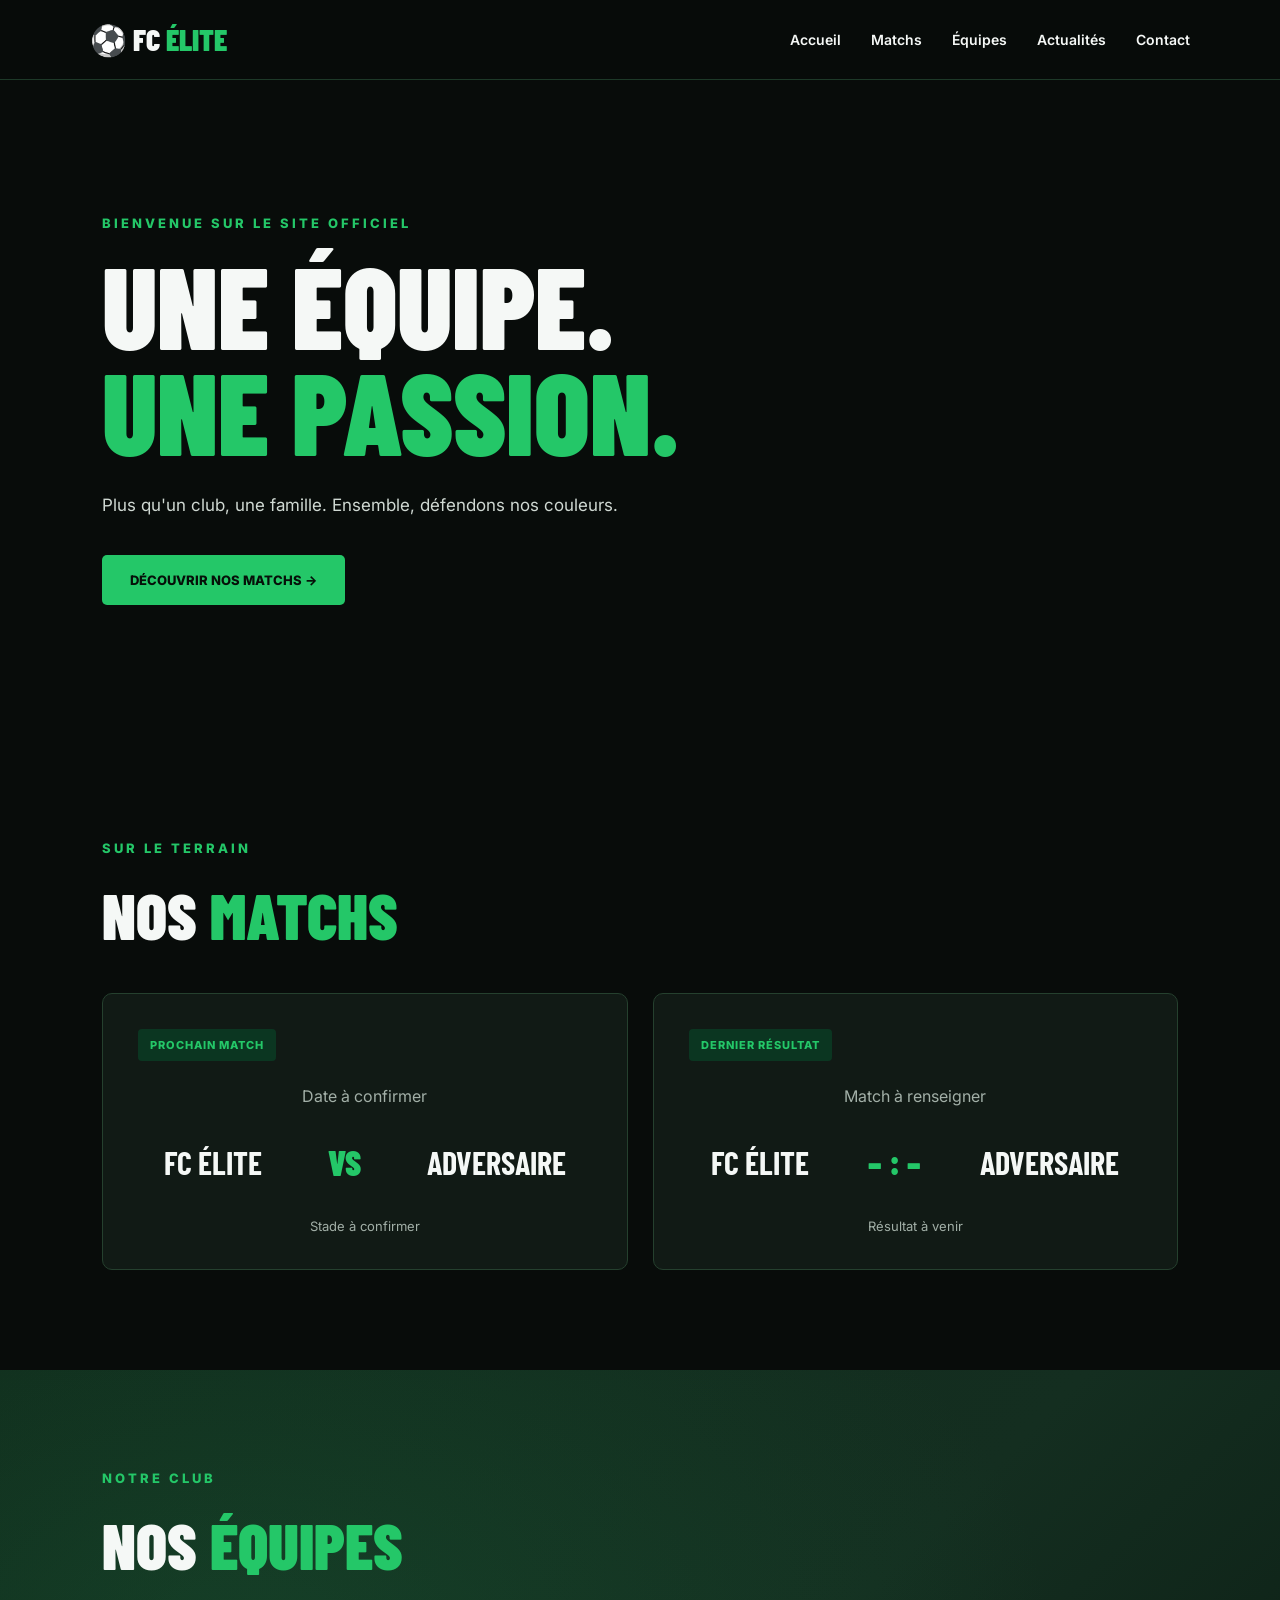
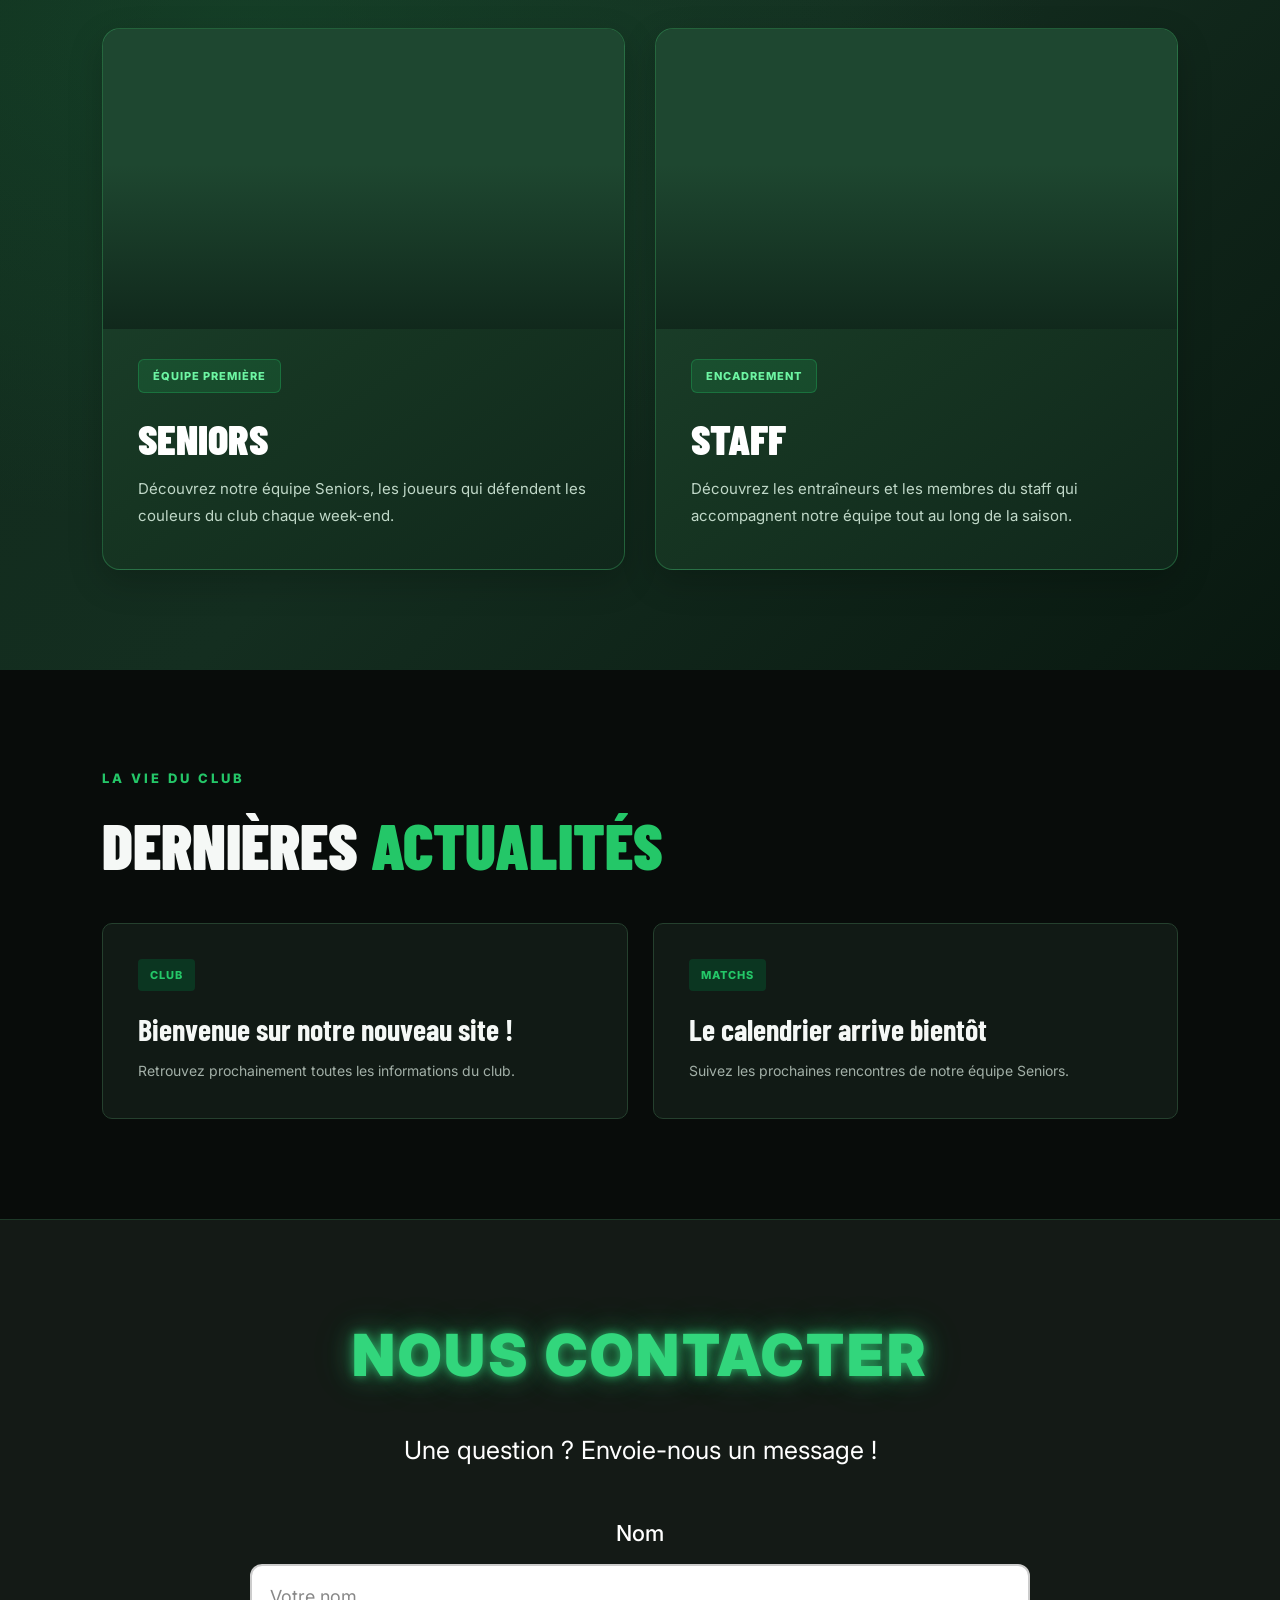
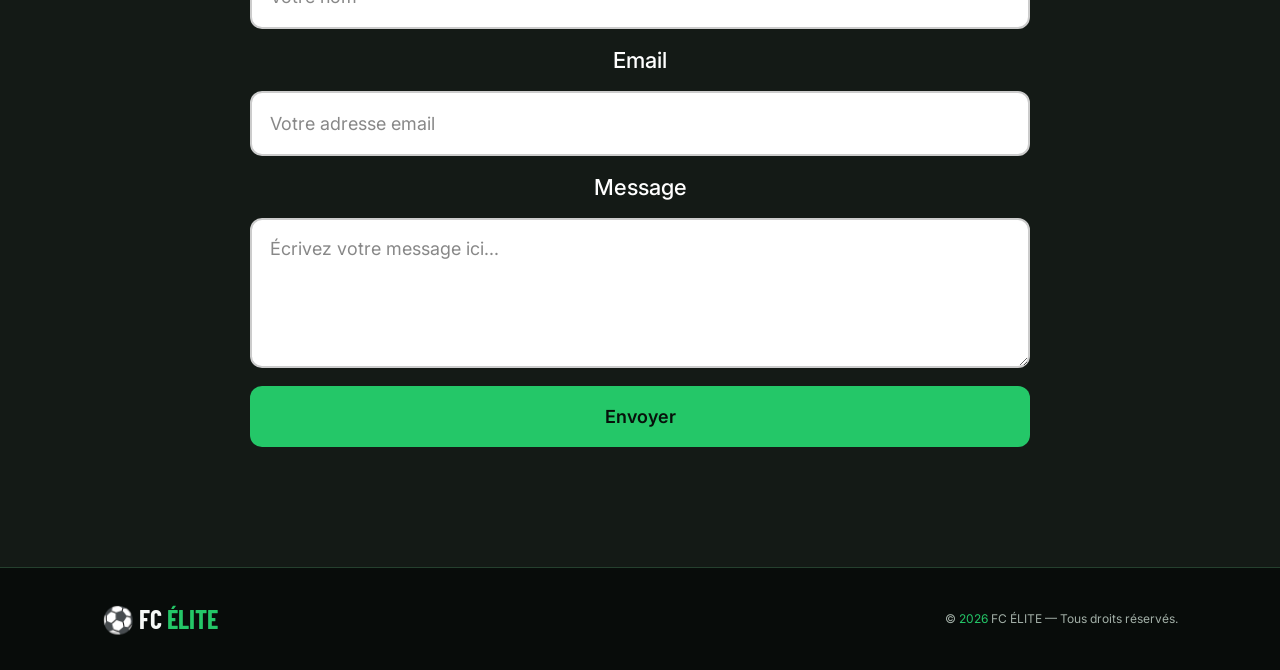
==== commit 0f385474: "Amélioration du design Seniors et Staff" ====
--- a/index.html
+++ b/index.html
@@ -10,127 +10,325 @@
 </head>
 <body>
 
-<header class="header">
-    <a href="#accueil" class="logo">⚽ FC <span>ÉLITE</span></a>
-
-    <button class="menu-toggle" aria-label="Ouvrir le menu" aria-expanded="false">☰</button>
-
-    <nav class="navigation">
-        <a href="#accueil">Accueil</a>
-        <a href="#matchs">Matchs</a>
-        <a href="#equipes">Équipes</a>
-        <a href="#actualites">Actualités</a>
-        <a href="#contact">Contact</a>
-    </nav>
-</header>
-
-<main>
-    <section class="hero" id="accueil">
-        <div class="hero-content">
-            <p class="eyebrow">BIENVENUE SUR LE SITE OFFICIEL</p>
-            <h1>UNE ÉQUIPE.<br><span>UNE PASSION.</span></h1>
-            <p>Plus qu'un club, une famille. Ensemble, défendons nos couleurs.</p>
-            <a href="#matchs" class="btn">DÉCOUVRIR NOS MATCHS →</a>
-        </div>
-    </section>
-
-    <section class="section" id="matchs">
-        <div class="section-heading">
-            <p class="eyebrow">SUR LE TERRAIN</p>
-            <h2>NOS <span>MATCHS</span></h2>
-        </div>
-
-        <div class="match-grid">
-            <article class="card match-card">
-                <span class="tag">PROCHAIN MATCH</span>
-                <p class="match-date">Date à confirmer</p>
-                <div class="versus">
-                    <strong>FC ÉLITE</strong>
-                    <span>VS</span>
-                    <strong>ADVERSAIRE</strong>
-                </div>
-                <p class="muted">Stade à confirmer</p>
-            </article>
-
-            <article class="card match-card">
-                <span class="tag">DERNIER RÉSULTAT</span>
-                <p class="match-date">Match à renseigner</p>
-                <div class="versus">
-                    <strong>FC ÉLITE</strong>
-                    <span>– : –</span>
-                    <strong>ADVERSAIRE</strong>
-                </div>
-                <p class="muted">Résultat à venir</p>
-            </article>
-        </div>
-    </section>
-
-    <section class="section alternate" id="equipes">
-        <div class="section-heading">
-            <p class="eyebrow">NOS JOUEURS</p>
-            <h2>NOS <span>ÉQUIPES</span></h2>
-        </div>
-
-        <div class="team-grid">
-            <article class="team-card">
-                <div class="team-image seniors"></div>
-                <div class="team-info">
-                    <h3>SÉNIORS</h3>
-                    <p>Découvrez notre équipe première.</p>
-                </div>
-            </article>
-
-            <article class="team-card">
-                <div class="team-image jeunes"></div>
-                <div class="team-info">
-                    <h3>JEUNES</h3>
-                    <p>La relève de notre club.</p>
-                </div>
-            </article>
-
-            <article class="team-card">
-                <div class="team-image staff"></div>
-                <div class="team-info">
-                    <h3>STAFF</h3>
-                    <p>Ceux qui accompagnent nos joueurs.</p>
-                </div>
-            </article>
-        </div>
-    </section>
-
-    <section class="section" id="actualites">
-        <div class="section-heading">
-            <p class="eyebrow">LA VIE DU CLUB</p>
-            <h2>DERNIÈRES <span>ACTUALITÉS</span></h2>
-        </div>
-
-        <div class="news-grid">
-            <article class="card news-card">
-                <span class="tag">CLUB</span>
-                <h3>Bienvenue sur notre nouveau site !</h3>
-                <p>Retrouvez prochainement toutes les informations du club.</p>
-            </article>
-
-            <article class="card news-card">
-                <span class="tag">MATCHS</span>
-                <h3>Le calendrier arrive bientôt</h3>
-                <p>Suivez les prochaines rencontres de nos équipes.</p>
-            </article>
-        </div>
-    </section>
-
-    <section class="contact-section" id="contact">
-        <p class="eyebrow">REJOIGNEZ L'AVENTURE</p>
-        <h2>ENSEMBLE, <span>PLUS FORTS.</span></h2>
-        <p>Envie de rejoindre notre club ? Contactez-nous !</p>
-        <a class="btn" href="mailto:contact@exemple.fr">NOUS CONTACTER →</a>
-    </section>
-</main>
-
-<footer>
-    <strong>⚽ FC <span>ÉLITE</span></strong>
-    <p>© <span id="year"></span> FC ÉLITE — Tous droits réservés.</p>
-</footer>
+    <!-- HEADER -->
+    <header class="header">
+        <a href="#accueil" class="logo">
+            ⚽ FC <span>ÉLITE</span>
+        </a>
+
+        <button
+            class="menu-toggle"
+            type="button"
+            aria-label="Ouvrir le menu"
+            aria-expanded="false">
+            ☰
+        </button>
+
+        <nav class="navigation">
+            <a href="#accueil">Accueil</a>
+            <a href="#matchs">Matchs</a>
+            <a href="#equipes">Équipes</a>
+            <a href="#actualites">Actualités</a>
+            <a href="#contact">Contact</a>
+        </nav>
+    </header>
+
+    <main>
+
+        <!-- ACCUEIL -->
+        <section class="hero" id="accueil">
+            <div class="hero-content">
+
+                <p class="eyebrow">
+                    BIENVENUE SUR LE SITE OFFICIEL
+                </p>
+
+                <h1>
+                    UNE ÉQUIPE.<br>
+                    <span>UNE PASSION.</span>
+                </h1>
+
+                <p>
+                    Plus qu'un club, une famille.
+                    Ensemble, défendons nos couleurs.
+                </p>
+
+                <a href="#matchs" class="btn">
+                    DÉCOUVRIR NOS MATCHS →
+                </a>
+
+            </div>
+        </section>
+
+        <!-- MATCHS -->
+        <section class="section" id="matchs">
+
+            <div class="section-heading">
+                <p class="eyebrow">SUR LE TERRAIN</p>
+                <h2>NOS <span>MATCHS</span></h2>
+            </div>
+
+            <div class="match-grid">
+
+                <!-- PROCHAIN MATCH -->
+                <article class="card match-card">
+
+                    <span class="tag">
+                        PROCHAIN MATCH
+                    </span>
+
+                    <p class="match-date">
+                        Date à confirmer
+                    </p>
+
+                    <div class="versus">
+                        <strong>FC ÉLITE</strong>
+                        <span>VS</span>
+                        <strong>ADVERSAIRE</strong>
+                    </div>
+
+                    <p class="muted">
+                        Stade à confirmer
+                    </p>
+
+                </article>
+
+                <!-- DERNIER RÉSULTAT -->
+                <article class="card match-card">
+
+                    <span class="tag">
+                        DERNIER RÉSULTAT
+                    </span>
+
+                    <p class="match-date">
+                        Match à renseigner
+                    </p>
+
+                    <div class="versus">
+                        <strong>FC ÉLITE</strong>
+                        <span>– : –</span>
+                        <strong>ADVERSAIRE</strong>
+                    </div>
+
+                    <p class="muted">
+                        Résultat à venir
+                    </p>
+
+                </article>
+
+            </div>
+        </section>
+
+        <!-- ÉQUIPES -->
+        <section class="section alternate" id="equipes">
+
+            <div class="section-heading">
+                <p class="eyebrow">NOTRE CLUB</p>
+                <h2>NOS <span>ÉQUIPES</span></h2>
+            </div>
+
+            <div class="team-grid">
+
+                <!-- SENIORS -->
+                <article class="team-card">
+
+                    <div class="team-image seniors"></div>
+
+                    <div class="team-info">
+
+                        <span class="tag">
+                            ÉQUIPE PREMIÈRE
+                        </span>
+
+                        <h3>SENIORS</h3>
+
+                        <p>
+                            Découvrez notre équipe Seniors,
+                            les joueurs qui défendent les
+                            couleurs du club chaque week-end.
+                        </p>
+
+                    </div>
+
+                </article>
+
+                <!-- STAFF -->
+                <article class="team-card">
+
+                    <div class="team-image staff"></div>
+
+                    <div class="team-info">
+
+                        <span class="tag">
+                            ENCADREMENT
+                        </span>
+
+                        <h3>STAFF</h3>
+
+                        <p>
+                            Découvrez les entraîneurs et
+                            les membres du staff qui
+                            accompagnent notre équipe
+                            tout au long de la saison.
+                        </p>
+
+                    </div>
+
+                </article>
+
+            </div>
+        </section>
+
+        <!-- ACTUALITÉS -->
+        <section class="section" id="actualites">
+
+            <div class="section-heading">
+                <p class="eyebrow">LA VIE DU CLUB</p>
+
+                <h2>
+                    DERNIÈRES <span>ACTUALITÉS</span>
+                </h2>
+            </div>
+
+            <div class="news-grid">
+
+                <!-- ACTUALITÉ 1 -->
+                <article class="card news-card">
+
+                    <span class="tag">CLUB</span>
+
+                    <h3>
+                        Bienvenue sur notre nouveau site !
+                    </h3>
+
+                    <p>
+                        Retrouvez prochainement toutes
+                        les informations du club.
+                    </p>
+
+                </article>
+
+                <!-- ACTUALITÉ 2 -->
+                <article class="card news-card">
+
+                    <span class="tag">MATCHS</span>
+
+                    <h3>
+                        Le calendrier arrive bientôt
+                    </h3>
+
+                    <p>
+                        Suivez les prochaines rencontres
+                        de notre équipe Seniors.
+                    </p>
+
+                </article>
+
+            </div>
+        </section>
+
+        <!-- CONTACT -->
+        <section class="contact-section" id="contact">
+
+            <h2 class="contact-title">
+                NOUS CONTACTER
+            </h2>
+
+            <p class="contact-subtitle">
+                Une question ? Envoie-nous un message !
+            </p>
+
+            <form
+                class="contact-form"
+                action="https://formsubmit.co/rabezarabryan@gmail.com"
+                method="POST"
+            >
+
+                <input
+                    type="hidden"
+                    name="_subject"
+                    value="Nouveau message - FC ÉLITE"
+                >
+
+                <input
+                    type="hidden"
+                    name="_captcha"
+                    value="true"
+                >
+
+                <input
+                    type="hidden"
+                    name="_template"
+                    value="table"
+                >
+
+                <!-- NOM -->
+                <label for="nom">
+                    Nom
+                </label>
+
+                <input
+                    type="text"
+                    id="nom"
+                    name="nom"
+                    placeholder="Votre nom"
+                    autocomplete="name"
+                    required
+                >
+
+                <!-- EMAIL -->
+                <label for="email">
+                    Email
+                </label>
+
+                <input
+                    type="email"
+                    id="email"
+                    name="email"
+                    placeholder="Votre adresse email"
+                    autocomplete="email"
+                    required
+                >
+
+                <!-- MESSAGE -->
+                <label for="message">
+                    Message
+                </label>
+
+                <textarea
+                    id="message"
+                    name="message"
+                    rows="5"
+                    placeholder="Écrivez votre message ici..."
+                    required
+                ></textarea>
+
+                <!-- BOUTON -->
+                <button
+                    type="submit"
+                    class="contact-button">
+                    Envoyer
+                </button>
+
+            </form>
+
+        </section>
+
+    </main>
+
+    <!-- FOOTER -->
+    <footer>
+
+        <strong>
+            ⚽ FC <span>ÉLITE</span>
+        </strong>
+
+        <p>
+            © <span id="year"></span>
+            FC ÉLITE — Tous droits réservés.
+        </p>
+
+    </footer>
 
 </body>
 </html>
--- a/style.css
+++ b/style.css
@@ -1,5 +1,9 @@
 
 @import url('https://fonts.googleapis.com/css2?family=Barlow+Condensed:wght@600;700;800;900&family=Inter:wght@400;500;600;700&display=swap');
+
+/* =========================
+   COULEURS
+========================= */
 
 :root {
     --bg: #080c0a;
@@ -10,6 +14,10 @@
     --muted: #a2afa7;
 }
 
+/* =========================
+   BASE
+========================= */
+
 * {
     margin: 0;
     padding: 0;
@@ -31,6 +39,18 @@
     text-decoration: none;
     color: inherit;
 }
+
+span {
+    color: var(--green);
+}
+
+h1, h2, h3 {
+    font-family: 'Barlow Condensed', sans-serif;
+}
+
+/* =========================
+   HEADER
+========================= */
 
 .header {
     height: 80px;
@@ -43,6 +63,7 @@
     position: sticky;
     top: 0;
     z-index: 100;
+    backdrop-filter: blur(12px);
 }
 
 .logo {
@@ -51,10 +72,6 @@
     font-weight: 900;
 }
 
-span {
-    color: var(--green);
-}
-
 .navigation {
     display: flex;
     gap: 30px;
@@ -63,7 +80,7 @@
 .navigation a {
     font-size: 14px;
     font-weight: 600;
-    transition: color .2s;
+    transition: color 0.2s;
 }
 
 .navigation a:hover {
@@ -79,15 +96,25 @@
     cursor: pointer;
 }
 
+/* =========================
+   ACCUEIL
+========================= */
+
 .hero {
     min-height: 660px;
     display: flex;
     align-items: center;
     padding: 90px 8%;
+
     background:
-        linear-gradient(90deg, #080c0a 5%, rgba(8,12,10,.85) 48%, rgba(8,12,10,.25)),
+        linear-gradient(
+            90deg,
+            #080c0a 5%,
+            rgba(8, 12, 10, 0.85) 48%,
+            rgba(8, 12, 10, 0.25)
+        ),
         url('https://images.unsplash.com/photo-1522778119026-d647f0596c20?auto=format&fit=crop&w=1800&q=85')
-        center/cover;
+        center / cover;
 }
 
 .hero-content {
@@ -102,14 +129,10 @@
     margin-bottom: 20px;
 }
 
-h1, h2, h3 {
-    font-family: 'Barlow Condensed', sans-serif;
-}
-
 h1 {
     font-size: clamp(65px, 9vw, 125px);
     font-weight: 900;
-    line-height: .92;
+    line-height: 0.92;
     margin-bottom: 28px;
 }
 
@@ -128,7 +151,7 @@
     font-weight: 800;
     font-size: 13px;
     border-radius: 5px;
-    transition: .2s;
+    transition: 0.2s;
 }
 
 .btn:hover {
@@ -136,6 +159,10 @@
     transform: translateY(-3px);
 }
 
+/* =========================
+   SECTIONS
+========================= */
+
 .section {
     padding: 100px 8%;
 }
@@ -153,7 +180,12 @@
     font-weight: 900;
 }
 
-.match-grid, .news-grid {
+/* =========================
+   MATCHS
+========================= */
+
+.match-grid,
+.news-grid {
     display: grid;
     grid-template-columns: repeat(2, 1fr);
     gap: 25px;
@@ -164,6 +196,12 @@
     border: 1px solid #25402e;
     border-radius: 10px;
     padding: 35px;
+    transition: 0.3s;
+}
+
+.card:hover {
+    border-color: var(--green);
+    transform: translateY(-4px);
 }
 
 .tag {
@@ -209,6 +247,10 @@
     font-size: 13px;
 }
 
+/* =========================
+   ÉQUIPES
+========================= */
+
 .team-grid {
     display: grid;
     grid-template-columns: repeat(3, 1fr);
@@ -220,11 +262,12 @@
     overflow: hidden;
     border-radius: 10px;
     border: 1px solid #25402e;
-    transition: transform .25s;
+    transition: transform 0.25s;
 }
 
 .team-card:hover {
     transform: translateY(-7px);
+    border-color: var(--green);
 }
 
 .team-image {
@@ -238,7 +281,10 @@
     content: '';
     position: absolute;
     inset: 0;
-    background: linear-gradient(transparent, #111a15);
+    background: linear-gradient(
+        transparent,
+        #111a15
+    );
 }
 
 .seniors {
@@ -262,31 +308,139 @@
     margin-bottom: 10px;
 }
 
-.team-info p, .news-card p {
+.team-info p,
+.news-card p {
     color: var(--muted);
     line-height: 1.7;
     font-size: 14px;
 }
 
+/* =========================
+   ACTUALITÉS
+========================= */
+
 .news-card h3 {
     font-size: 30px;
     margin: 20px 0 12px;
 }
 
+/* =========================
+   CONTACT
+========================= */
+
 .contact-section {
-    padding: 100px 8%;
+    background: #141a16;
+    padding: 100px 20px 120px;
     text-align: center;
-    background: radial-gradient(ellipse at center, #123c25, #080c0a 75%);
-}
-
-.contact-section p:not(.eyebrow) {
-    color: var(--muted);
-    margin: 20px 0 30px;
-}
+    border-top: 1px solid #1d3928;
+}
+
+.contact-title {
+    font-family: 'Inter', sans-serif;
+    font-size: clamp(36px, 6vw, 58px);
+    font-weight: 900;
+    color: #32d67c;
+    letter-spacing: 3px;
+
+    text-shadow:
+        0 0 10px rgba(50, 214, 124, 0.7),
+        0 0 25px rgba(50, 214, 124, 0.4),
+        0 0 45px rgba(50, 214, 124, 0.2);
+}
+
+.contact-subtitle {
+    font-size: 25px;
+    font-weight: 400;
+    color: #ffffff;
+    margin: 45px 0 55px;
+}
+
+.contact-form {
+    max-width: 780px;
+    margin: 0 auto;
+    display: flex;
+    flex-direction: column;
+    gap: 18px;
+}
+
+.contact-form label {
+    font-size: 22px;
+    color: #ffffff;
+    font-weight: 500;
+    text-align: center;
+}
+
+.contact-form input,
+.contact-form textarea {
+    width: 100%;
+    padding: 18px;
+    border-radius: 12px;
+    border: 2px solid #cccccc;
+    background: #ffffff;
+    color: #111111;
+    font-size: 18px;
+    font-family: 'Inter', sans-serif;
+    outline: none;
+    transition: 0.3s;
+}
+
+.contact-form input {
+    height: 65px;
+}
+
+.contact-form textarea {
+    min-height: 150px;
+    resize: vertical;
+}
+
+.contact-form input::placeholder,
+.contact-form textarea::placeholder {
+    color: #888888;
+}
+
+.contact-form input:focus,
+.contact-form textarea:focus {
+    border-color: #2cce76;
+
+    box-shadow:
+        0 0 12px rgba(44, 206, 118, 0.3);
+}
+
+.contact-button {
+    width: 100%;
+    padding: 20px;
+    background: #24c768;
+    border: none;
+    border-radius: 12px;
+    color: #07110b;
+    font-family: 'Inter', sans-serif;
+    font-size: 18px;
+    font-weight: 600;
+    cursor: pointer;
+    transition: 0.3s;
+}
+
+.contact-button:hover {
+    background: #42e88a;
+
+    box-shadow:
+        0 0 25px rgba(44, 206, 118, 0.4);
+
+    transform: translateY(-3px);
+}
+
+.contact-button:active {
+    transform: translateY(0);
+}
+
+/* =========================
+   FOOTER
+========================= */
 
 footer {
     padding: 35px 8%;
     border-top: 1px solid #25402e;
+    background: #080c0a;
     display: flex;
     justify-content: space-between;
     align-items: center;
@@ -303,7 +457,12 @@
     font-size: 12px;
 }
 
+/* =========================
+   RESPONSIVE TABLETTE
+========================= */
+
 @media (max-width: 800px) {
+
     .menu-toggle {
         display: block;
     }
@@ -328,7 +487,9 @@
         min-height: 540px;
     }
 
-    .match-grid, .news-grid, .team-grid {
+    .match-grid,
+    .news-grid,
+    .team-grid {
         grid-template-columns: 1fr;
     }
 
@@ -341,3 +502,233 @@
         text-align: center;
     }
 }
+
+/* =========================
+   RESPONSIVE MOBILE
+========================= */
+
+@media (max-width: 600px) {
+
+    .header {
+        padding: 0 5%;
+    }
+
+    .hero {
+        padding: 80px 6%;
+    }
+
+    h1 {
+        font-size: clamp(55px, 12vw, 80px);
+    }
+
+    .card {
+        padding: 25px 18px;
+    }
+
+    .versus {
+        gap: 10px;
+    }
+
+    .versus strong {
+        font-size: 22px;
+    }
+
+    .contact-section {
+        padding: 70px 20px 90px;
+    }
+
+    .contact-title {
+        font-size: 36px;
+        letter-spacing: 1px;
+    }
+
+    .contact-subtitle {
+        font-size: 19px;
+        margin: 30px 0 40px;
+    }
+
+    .contact-form label {
+        font-size: 18px;
+    }
+
+    .contact-form input {
+        height: 58px;
+    }
+
+    .contact-form input,
+    .contact-form textarea {
+        font-size: 16px;
+    }
+
+    .contact-button {
+        font-size: 17px;
+    }
+}
+
+.team-grid {
+    display: grid;
+    grid-template-columns: repeat(2, minmax(0, 1fr));
+    gap: 30px;
+}
+
+.team-image {
+    height: 300px;
+    background-position: center;
+    background-size: cover;
+    position: relative;
+}
+
+.team-info {
+    padding: 30px;
+}
+
+.team-info h3 {
+    font-size: 36px;
+    margin: 15px 0;
+}
+
+@media (max-width: 800px) {
+    .team-grid {
+        grid-template-columns: 1fr;
+    }
+}
+
+/* =========================
+   NOUVEAU DESIGN SENIORS / STAFF
+========================= */
+
+#equipes {
+    background:
+        radial-gradient(
+            ellipse at 20% 30%,
+            rgba(29, 113, 65, 0.28),
+            transparent 55%
+        ),
+        linear-gradient(
+            135deg,
+            #102a1b 0%,
+            #142e20 50%,
+            #091810 100%
+        );
+}
+
+#equipes .section-heading {
+    margin-bottom: 45px;
+}
+
+.team-grid {
+    display: grid;
+    grid-template-columns: repeat(2, minmax(0, 1fr));
+    gap: 30px;
+}
+
+.team-card {
+    background: linear-gradient(
+        145deg,
+        #1e4730 0%,
+        #163522 55%,
+        #10271b 100%
+    );
+
+    border: 1px solid rgba(70, 210, 120, 0.3);
+    border-radius: 18px;
+    overflow: hidden;
+    transition: all 0.35s ease;
+
+    box-shadow: 0 12px 35px rgba(0, 0, 0, 0.2);
+}
+
+.team-card:hover {
+    transform: translateY(-8px);
+    border-color: #36d97b;
+
+    box-shadow:
+        0 15px 45px rgba(0, 0, 0, 0.3),
+        0 0 25px rgba(36, 199, 104, 0.18);
+}
+
+/* PHOTOS */
+
+.team-image {
+    height: 300px;
+    background-position: center;
+    background-size: cover;
+    background-repeat: no-repeat;
+    position: relative;
+    background-color: #1e4730;
+}
+
+.team-image::after {
+    content: "";
+    position: absolute;
+    inset: 0;
+
+    background: linear-gradient(
+        to bottom,
+        transparent 45%,
+        rgba(16, 39, 27, 0.95) 100%
+    );
+}
+
+/* IMAGE SENIORS */
+
+.team-image.seniors {
+    background-image: url(
+        'https://images.unsplash.com/photo-1574629810360-7efbbe195018?auto=format&fit=crop&w=1200&q=85'
+    );
+}
+
+/* IMAGE STAFF */
+
+.team-image.staff {
+    background-image: url(
+        'https://images.unsplash.com/photo-1431324155629-1a6deb1dec8d?auto=format&fit=crop&w=1200&q=85'
+    );
+}
+
+/* CONTENU DES CARTES */
+
+.team-info {
+    padding: 30px 35px 40px;
+}
+
+.team-info .tag {
+    background: rgba(36, 199, 104, 0.15);
+    border: 1px solid rgba(36, 199, 104, 0.3);
+    color: #6df5a3;
+    padding: 9px 14px;
+    border-radius: 6px;
+}
+
+.team-info h3 {
+    color: white;
+    font-size: 42px;
+    font-weight: 900;
+    margin: 20px 0 12px;
+}
+
+.team-info p {
+    color: #c0d8c8;
+    font-size: 15px;
+    line-height: 1.8;
+}
+
+/* RESPONSIVE */
+
+@media (max-width: 800px) {
+    .team-grid {
+        grid-template-columns: 1fr;
+    }
+
+    .team-image {
+        height: 240px;
+    }
+
+    .team-info {
+        padding: 25px;
+    }
+
+    .team-info h3 {
+        font-size: 34px;
+    }
+}
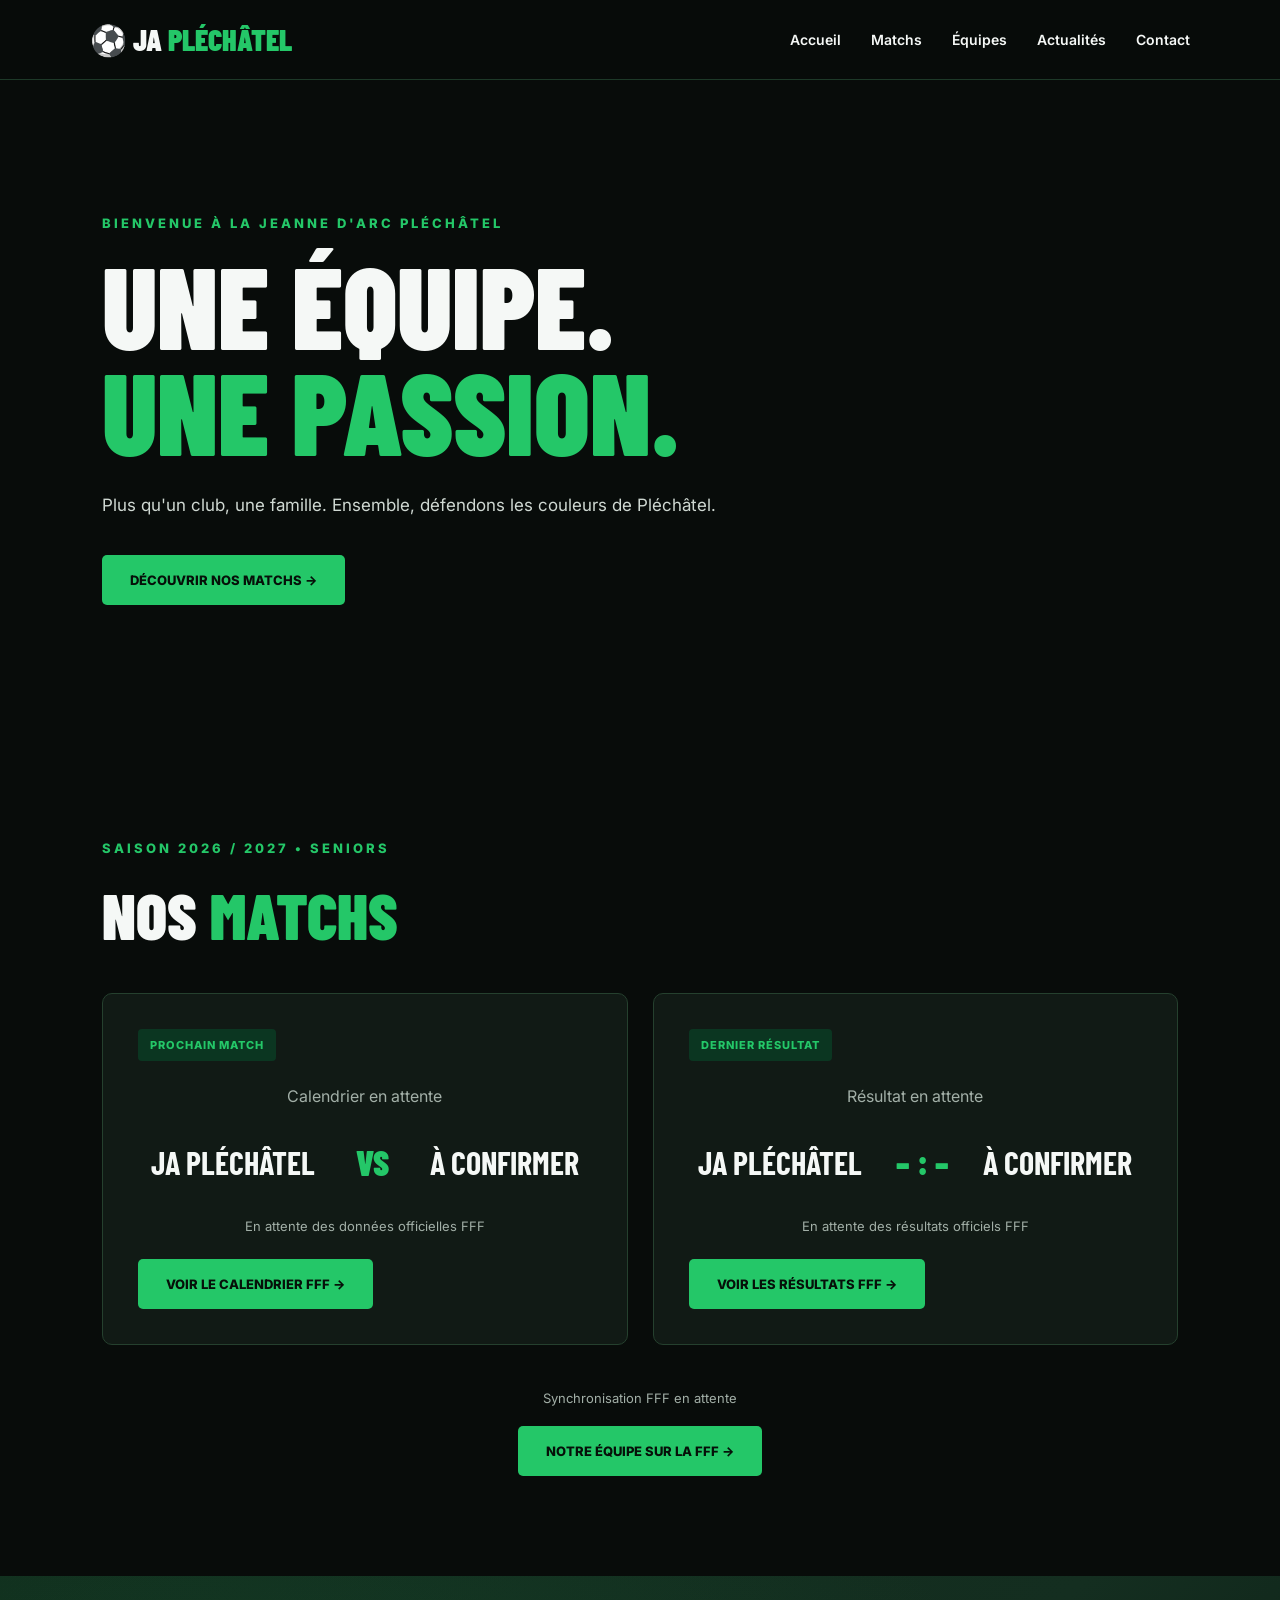
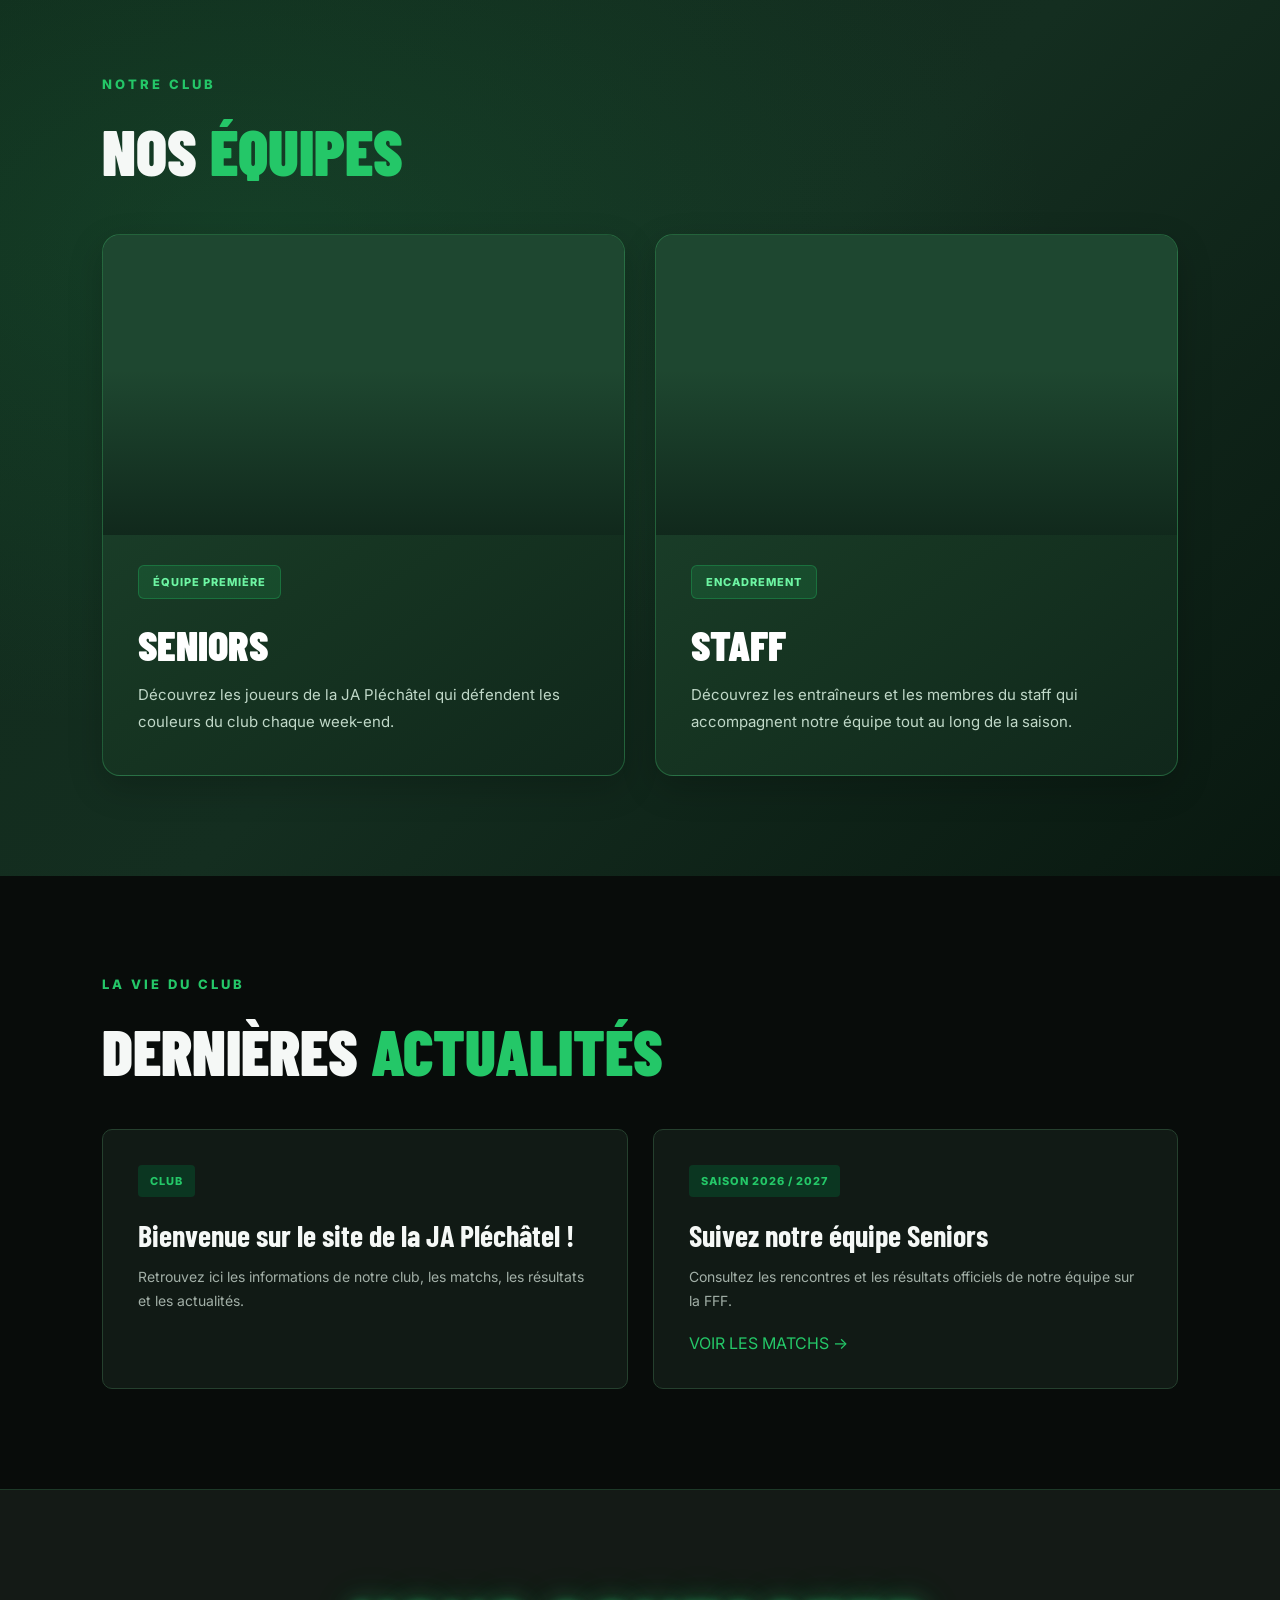
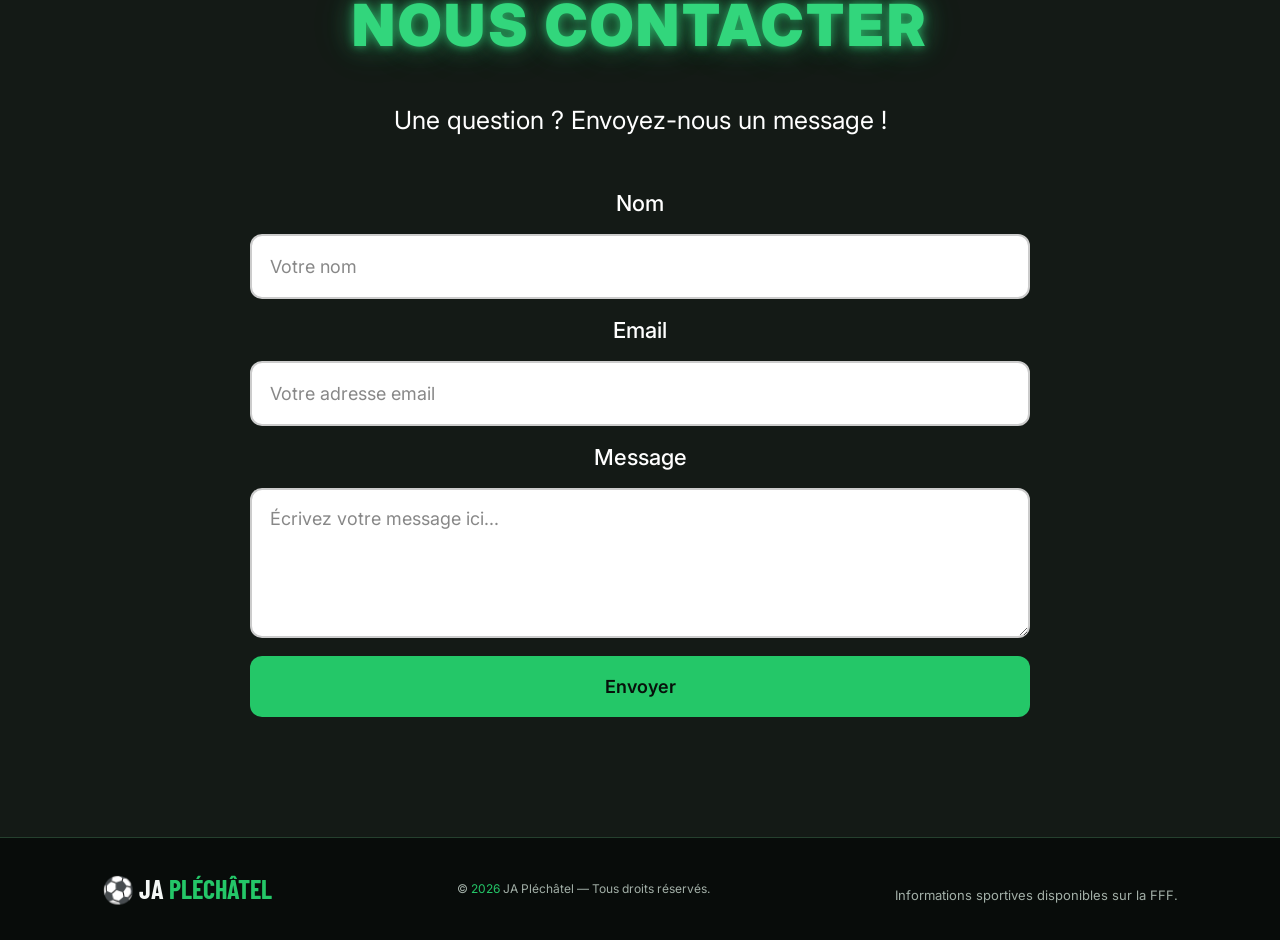
==== commit 4eb3d59e: "Connexion affichage matchs JA Plechatel" ====
--- a/index.html
+++ b/index.html
@@ -1,19 +1,28 @@
 
 <!DOCTYPE html>
 <html lang="fr">
+
 <head>
     <meta charset="UTF-8">
     <meta name="viewport" content="width=device-width, initial-scale=1.0">
-    <title>FC ÉLITE | Site officiel</title>
+
+    <title>JA Pléchâtel | Site du club</title>
+
+    <meta name="description"
+          content="Découvrez la JA Pléchâtel : matchs, résultats, équipe Seniors, staff et actualités du club.">
+
     <link rel="stylesheet" href="style.css">
     <script src="script.js" defer></script>
 </head>
+
 <body>
 
     <!-- HEADER -->
+
     <header class="header">
+
         <a href="#accueil" class="logo">
-            ⚽ FC <span>ÉLITE</span>
+            ⚽ JA <span>PLÉCHÂTEL</span>
         </a>
 
         <button
@@ -31,16 +40,19 @@
             <a href="#actualites">Actualités</a>
             <a href="#contact">Contact</a>
         </nav>
+
     </header>
 
     <main>
 
         <!-- ACCUEIL -->
+
         <section class="hero" id="accueil">
+
             <div class="hero-content">
 
                 <p class="eyebrow">
-                    BIENVENUE SUR LE SITE OFFICIEL
+                    BIENVENUE À LA JEANNE D'ARC PLÉCHÂTEL
                 </p>
 
                 <h1>
@@ -50,7 +62,8 @@
 
                 <p>
                     Plus qu'un club, une famille.
-                    Ensemble, défendons nos couleurs.
+                    Ensemble, défendons les couleurs
+                    de Pléchâtel.
                 </p>
 
                 <a href="#matchs" class="btn">
@@ -58,78 +71,153 @@
                 </a>
 
             </div>
+
         </section>
 
         <!-- MATCHS -->
+
         <section class="section" id="matchs">
 
             <div class="section-heading">
-                <p class="eyebrow">SUR LE TERRAIN</p>
-                <h2>NOS <span>MATCHS</span></h2>
+
+                <p class="eyebrow">
+                    SAISON 2026 / 2027 • SENIORS
+                </p>
+
+                <h2>
+                    NOS <span>MATCHS</span>
+                </h2>
+
             </div>
 
             <div class="match-grid">
 
                 <!-- PROCHAIN MATCH -->
+
                 <article class="card match-card">
 
                     <span class="tag">
                         PROCHAIN MATCH
                     </span>
 
-                    <p class="match-date">
-                        Date à confirmer
+                    <p class="match-date" id="date-prochain-match">
+                        Calendrier en attente
                     </p>
 
                     <div class="versus">
-                        <strong>FC ÉLITE</strong>
+
+                        <strong id="equipe-domicile">
+                            JA PLÉCHÂTEL
+                        </strong>
+
                         <span>VS</span>
-                        <strong>ADVERSAIRE</strong>
+
+                        <strong id="equipe-exterieur">
+                            À CONFIRMER
+                        </strong>
+
                     </div>
 
-                    <p class="muted">
-                        Stade à confirmer
-                    </p>
+                    <p class="muted" id="prochain-match" aria-live="polite">
+                        En attente de synchronisation FFF...
+                    </p>
+
+                    <a
+                        href="https://epreuves.fff.fr/competition/club/519202-jeanne-d-arc-plechatel/equipe/2026_6255_SEM_1/equipe"
+                        target="_blank"
+                        rel="noopener noreferrer"
+                        class="btn"
+                        style="display:inline-block; margin-top:25px;"
+                    >
+                        VOIR LE CALENDRIER FFF →
+                    </a>
 
                 </article>
 
                 <!-- DERNIER RÉSULTAT -->
+
                 <article class="card match-card">
 
                     <span class="tag">
                         DERNIER RÉSULTAT
                     </span>
 
-                    <p class="match-date">
-                        Match à renseigner
+                    <p class="match-date" id="date-dernier-match">
+                        Résultat en attente
                     </p>
 
                     <div class="versus">
-                        <strong>FC ÉLITE</strong>
-                        <span>– : –</span>
-                        <strong>ADVERSAIRE</strong>
+
+                        <strong id="resultat-domicile">
+                            JA PLÉCHÂTEL
+                        </strong>
+
+                        <span id="score-dernier-match">
+                            – : –
+                        </span>
+
+                        <strong id="resultat-exterieur">
+                            À CONFIRMER
+                        </strong>
+
                     </div>
 
-                    <p class="muted">
-                        Résultat à venir
-                    </p>
-
-                </article>
-
-            </div>
+                    <p class="muted" id="dernier-resultat" aria-live="polite">
+                        En attente de synchronisation FFF...
+                    </p>
+
+                    <a
+                        href="https://epreuves.fff.fr/competition/club/519202-jeanne-d-arc-plechatel/equipe/2026_6255_SEM_1/equipe"
+                        target="_blank"
+                        rel="noopener noreferrer"
+                        class="btn"
+                        style="display:inline-block; margin-top:25px;"
+                    >
+                        VOIR LES RÉSULTATS FFF →
+                    </a>
+
+                </article>
+
+            </div>
+
+            <div style="text-align:center; margin-top:45px;">
+
+                <p class="muted" id="maj-matchs"
+                   style="margin-bottom:20px;">
+                    Données en attente de synchronisation.
+                </p>
+
+                <a
+                    href="https://epreuves.fff.fr/competition/club/519202-jeanne-d-arc-plechatel/equipe/2026_6255_SEM_1/equipe"
+                    target="_blank"
+                    rel="noopener noreferrer"
+                    class="btn"
+                >
+                    NOTRE ÉQUIPE SUR LA FFF →
+                </a>
+
+            </div>
+
         </section>
 
         <!-- ÉQUIPES -->
+
         <section class="section alternate" id="equipes">
 
             <div class="section-heading">
+
                 <p class="eyebrow">NOTRE CLUB</p>
-                <h2>NOS <span>ÉQUIPES</span></h2>
+
+                <h2>
+                    NOS <span>ÉQUIPES</span>
+                </h2>
+
             </div>
 
             <div class="team-grid">
 
                 <!-- SENIORS -->
+
                 <article class="team-card">
 
                     <div class="team-image seniors"></div>
@@ -143,9 +231,10 @@
                         <h3>SENIORS</h3>
 
                         <p>
-                            Découvrez notre équipe Seniors,
-                            les joueurs qui défendent les
-                            couleurs du club chaque week-end.
+                            Découvrez les joueurs de
+                            la JA Pléchâtel qui défendent
+                            les couleurs du club chaque
+                            week-end.
                         </p>
 
                     </div>
@@ -153,6 +242,7 @@
                 </article>
 
                 <!-- STAFF -->
+
                 <article class="team-card">
 
                     <div class="team-image staff"></div>
@@ -166,9 +256,9 @@
                         <h3>STAFF</h3>
 
                         <p>
-                            Découvrez les entraîneurs et
-                            les membres du staff qui
-                            accompagnent notre équipe
+                            Découvrez les entraîneurs
+                            et les membres du staff
+                            qui accompagnent notre équipe
                             tout au long de la saison.
                         </p>
 
@@ -177,57 +267,76 @@
                 </article>
 
             </div>
+
         </section>
 
         <!-- ACTUALITÉS -->
+
         <section class="section" id="actualites">
 
             <div class="section-heading">
-                <p class="eyebrow">LA VIE DU CLUB</p>
+
+                <p class="eyebrow">
+                    LA VIE DU CLUB
+                </p>
 
                 <h2>
                     DERNIÈRES <span>ACTUALITÉS</span>
                 </h2>
+
             </div>
 
             <div class="news-grid">
 
-                <!-- ACTUALITÉ 1 -->
                 <article class="card news-card">
 
                     <span class="tag">CLUB</span>
 
                     <h3>
-                        Bienvenue sur notre nouveau site !
+                        Bienvenue sur le site de la JA Pléchâtel !
                     </h3>
 
                     <p>
-                        Retrouvez prochainement toutes
-                        les informations du club.
-                    </p>
-
-                </article>
-
-                <!-- ACTUALITÉ 2 -->
+                        Retrouvez ici les informations
+                        de notre club, les matchs,
+                        les résultats et les actualités.
+                    </p>
+
+                </article>
+
                 <article class="card news-card">
 
-                    <span class="tag">MATCHS</span>
+                    <span class="tag">
+                        SAISON 2026 / 2027
+                    </span>
 
                     <h3>
-                        Le calendrier arrive bientôt
+                        Suivez notre équipe Seniors
                     </h3>
 
                     <p>
-                        Suivez les prochaines rencontres
-                        de notre équipe Seniors.
-                    </p>
-
-                </article>
-
-            </div>
+                        Consultez les rencontres
+                        et les résultats officiels
+                        de notre équipe sur la FFF.
+                    </p>
+
+                    <a
+                        href="https://epreuves.fff.fr/competition/club/519202-jeanne-d-arc-plechatel/equipe/2026_6255_SEM_1/equipe"
+                        target="_blank"
+                        rel="noopener noreferrer"
+                        style="color:#24c768; display:inline-block; margin-top:20px;"
+                    >
+                        VOIR LES MATCHS →
+                    </a>
+
+                </article>
+
+            </div>
+
         </section>
 
         <!-- CONTACT -->
+
         <section class="contact-section" id="contact">
 
             <h2 class="contact-title">
@@ -235,7 +344,8 @@
             </h2>
 
             <p class="contact-subtitle">
-                Une question ? Envoie-nous un message !
+                Une question ?
+                Envoyez-nous un message !
             </p>
 
             <form
@@ -247,7 +357,7 @@
                 <input
                     type="hidden"
                     name="_subject"
-                    value="Nouveau message - FC ÉLITE"
+                    value="Nouveau message - JA Pléchâtel"
                 >
 
                 <input
@@ -262,10 +372,7 @@
                     value="table"
                 >
 
-                <!-- NOM -->
-                <label for="nom">
-                    Nom
-                </label>
+                <label for="nom">Nom</label>
 
                 <input
                     type="text"
@@ -276,10 +383,7 @@
                     required
                 >
 
-                <!-- EMAIL -->
-                <label for="email">
-                    Email
-                </label>
+                <label for="email">Email</label>
 
                 <input
                     type="email"
@@ -290,10 +394,7 @@
                     required
                 >
 
-                <!-- MESSAGE -->
-                <label for="message">
-                    Message
-                </label>
+                <label for="message">Message</label>
 
                 <textarea
                     id="message"
@@ -303,10 +404,10 @@
                     required
                 ></textarea>
 
-                <!-- BOUTON -->
                 <button
                     type="submit"
-                    class="contact-button">
+                    class="contact-button"
+                >
                     Envoyer
                 </button>
 
@@ -317,15 +418,20 @@
     </main>
 
     <!-- FOOTER -->
+
     <footer>
 
         <strong>
-            ⚽ FC <span>ÉLITE</span>
+            ⚽ JA <span>PLÉCHÂTEL</span>
         </strong>
 
         <p>
-            © <span id="year"></span>
-            FC ÉLITE — Tous droits réservés.
+            © <span id="year">2026</span>
+            JA Pléchâtel — Tous droits réservés.
+        </p>
+
+        <p class="muted" style="margin-top:12px;">
+            Informations sportives disponibles sur la FFF.
         </p>
 
     </footer>
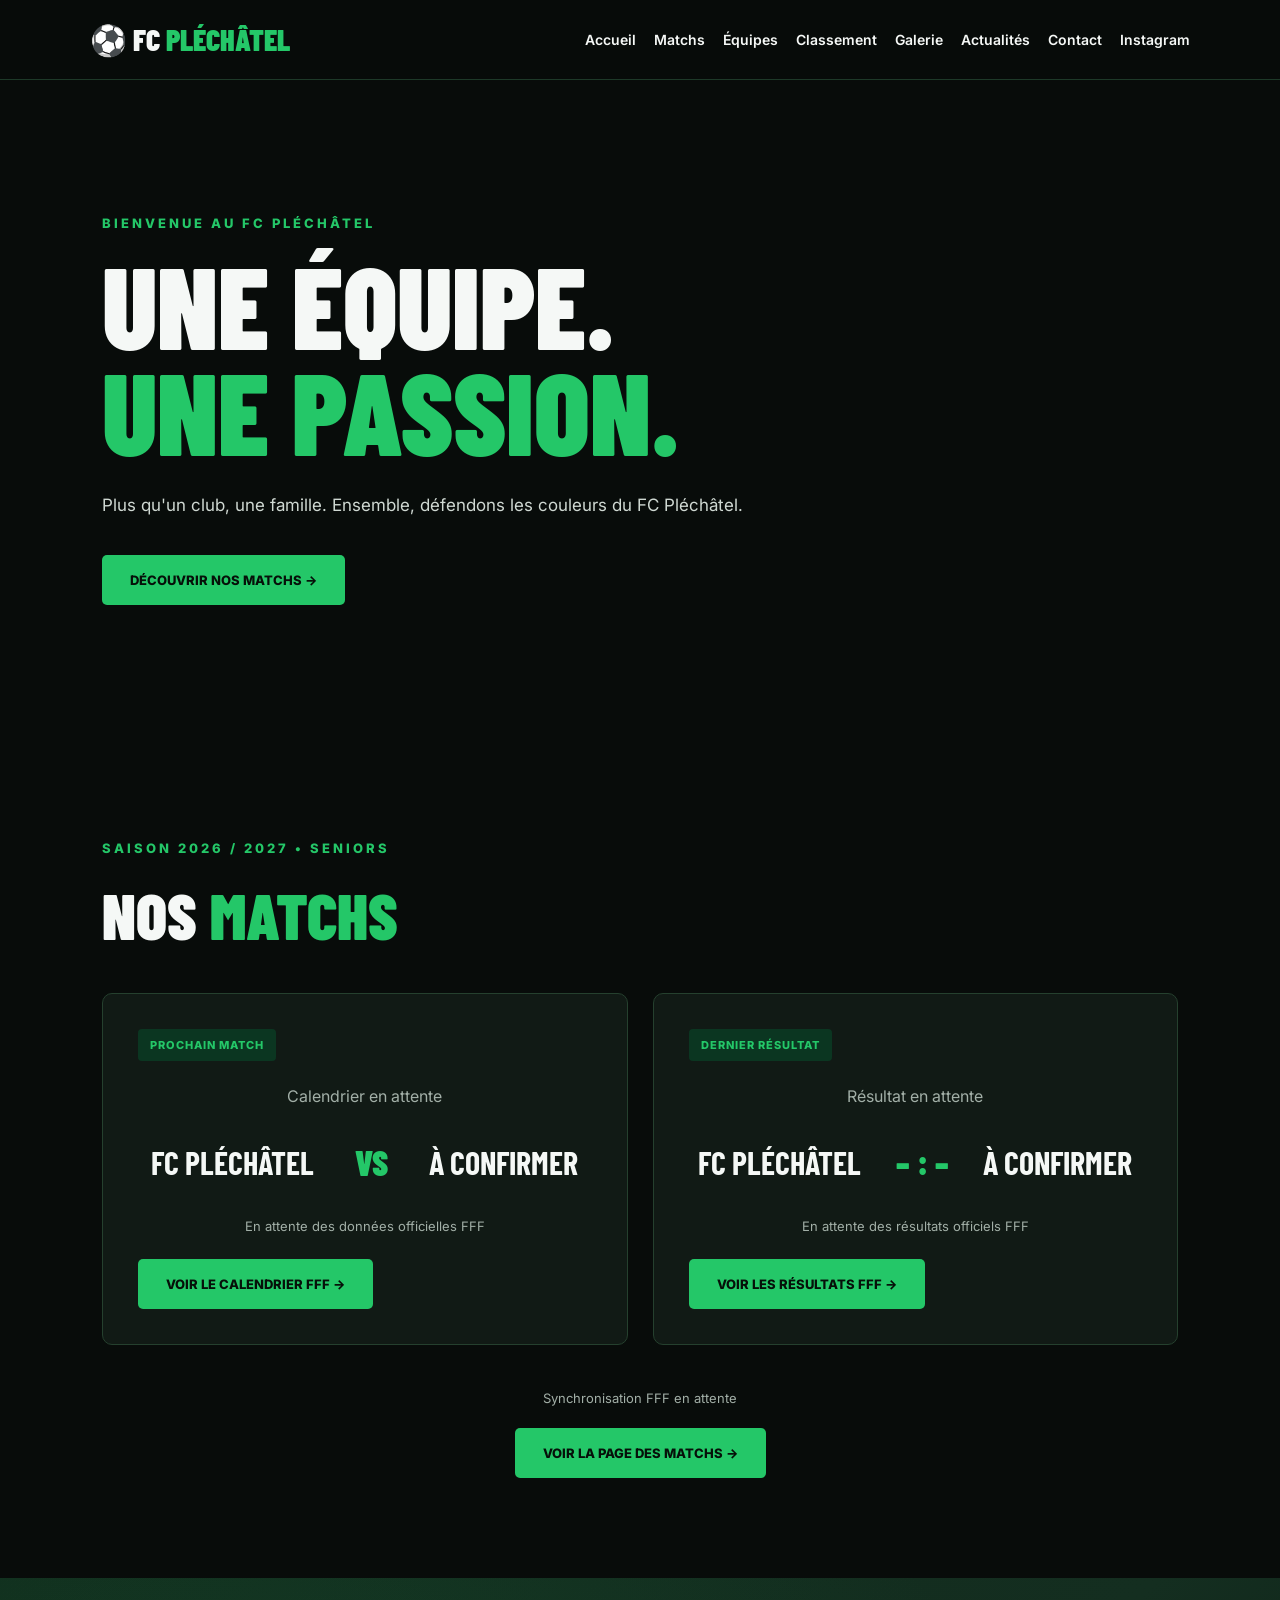
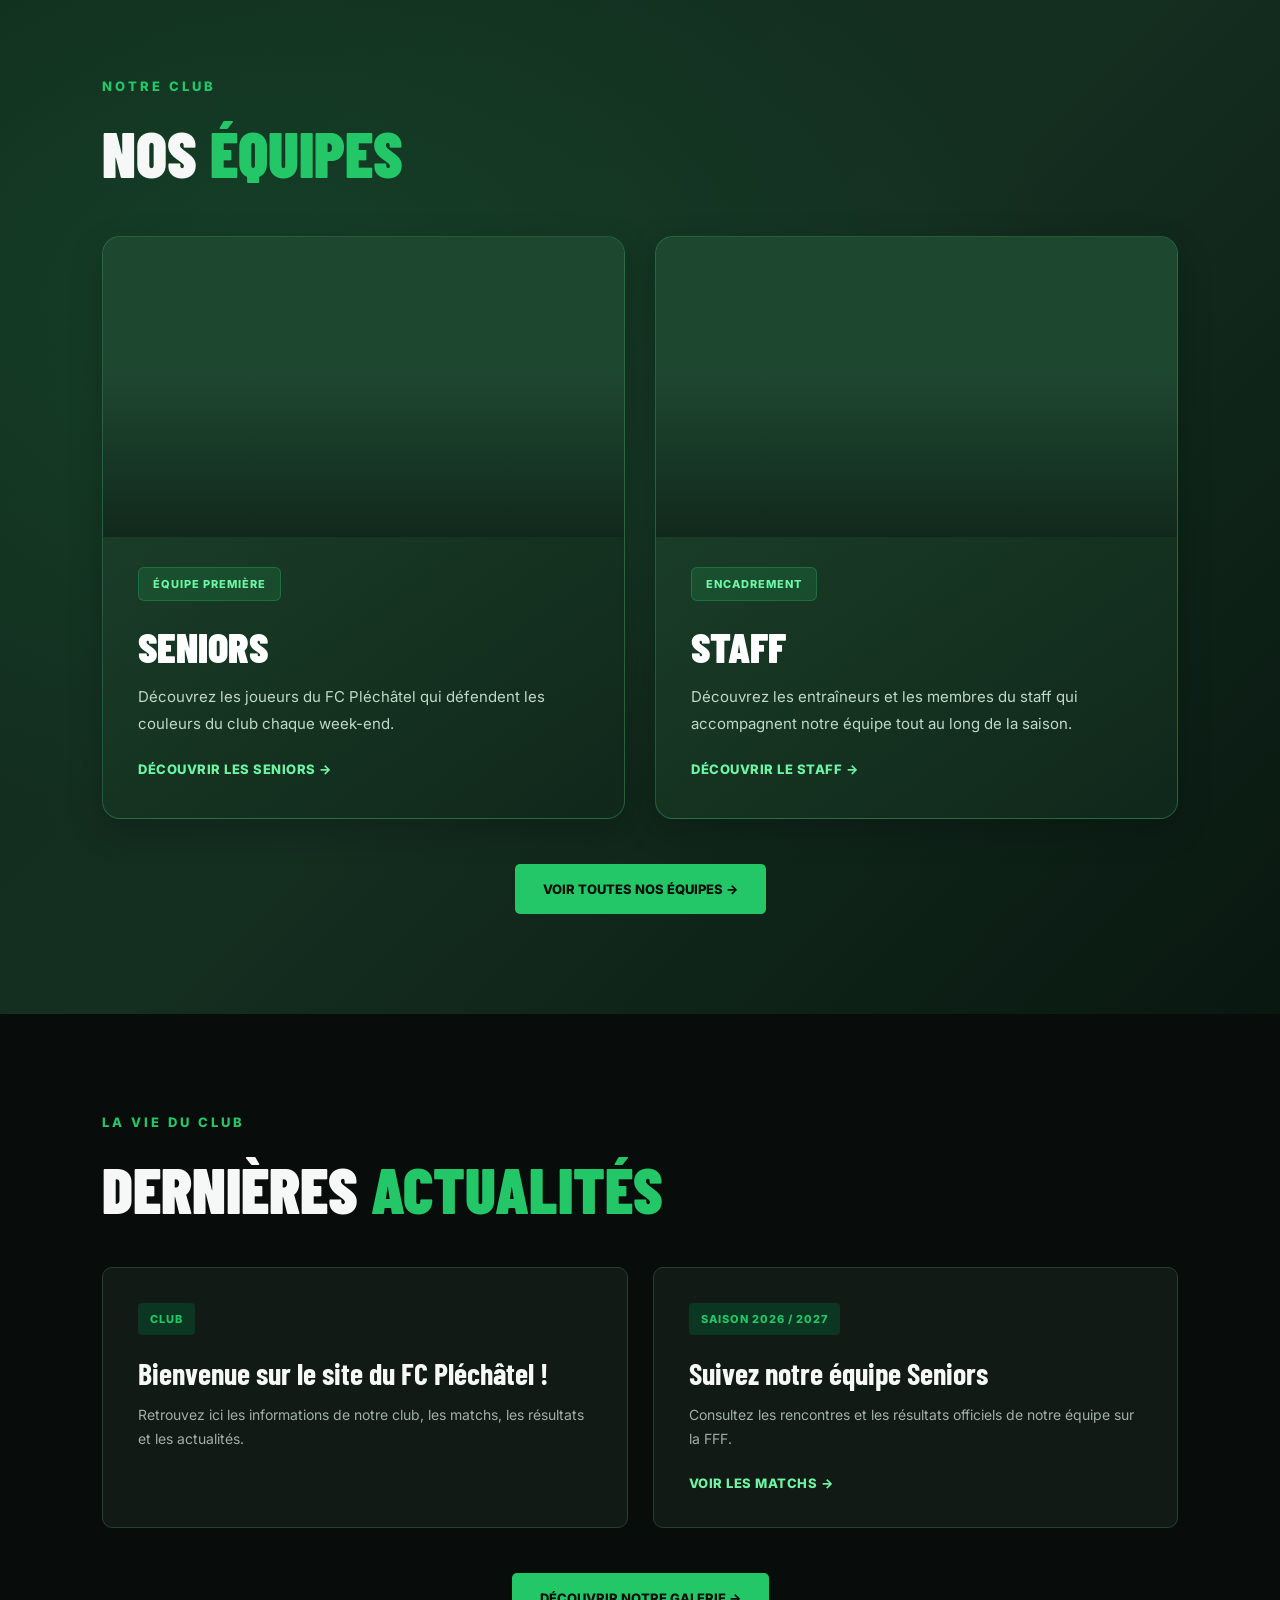
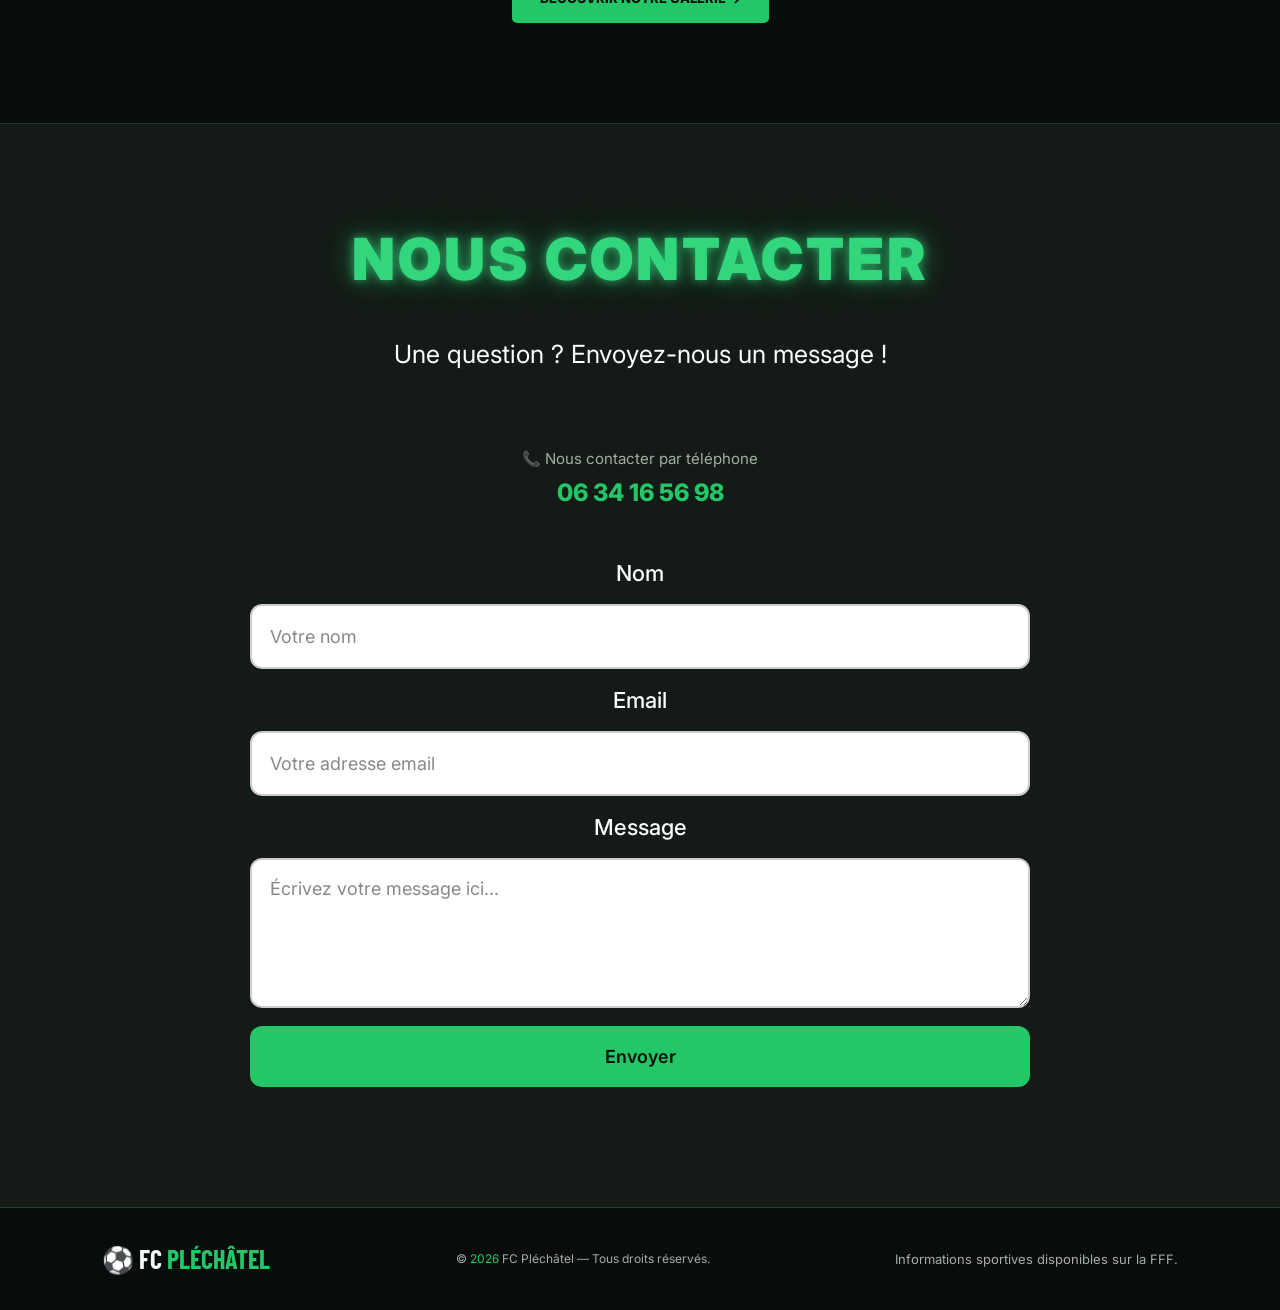
==== commit 1c6f8c25: "Nettoyage du CSS et amélioration du responsive" ====
--- a/index.html
+++ b/index.html
@@ -4,12 +4,13 @@
 
 <head>
     <meta charset="UTF-8">
-    <meta name="viewport" content="width=device-width, initial-scale=1.0">
-
-    <title>JA Pléchâtel | Site du club</title>
+    <meta name="viewport"
+          content="width=device-width, initial-scale=1.0">
+
+    <title>FC Pléchâtel | Site du club</title>
 
     <meta name="description"
-          content="Découvrez la JA Pléchâtel : matchs, résultats, équipe Seniors, staff et actualités du club.">
+          content="Découvrez le FC Pléchâtel : matchs, résultats, équipes Seniors, staff et actualités du club.">
 
     <link rel="stylesheet" href="style.css">
     <script src="script.js" defer></script>
@@ -22,7 +23,7 @@
     <header class="header">
 
         <a href="#accueil" class="logo">
-            ⚽ JA <span>PLÉCHÂTEL</span>
+            ⚽ FC <span>PLÉCHÂTEL</span>
         </a>
 
         <button
@@ -33,13 +34,19 @@
             ☰
         </button>
 
-        <nav class="navigation">
-            <a href="#accueil">Accueil</a>
-            <a href="#matchs">Matchs</a>
-            <a href="#equipes">Équipes</a>
-            <a href="#actualites">Actualités</a>
-            <a href="#contact">Contact</a>
-        </nav>
+        
+<nav class="navigation">
+    <a href="index.html">Accueil</a>
+    <a href="matchs.html">Matchs</a>
+    <a href="equipe.html">Équipes</a>
+    <a href="classement.html">Classement</a>
+    <a href="galerie.html">Galerie</a>
+    <a href="index.html#actualites">Actualités</a>
+    <a href="index.html#contact">Contact</a>
+    <a href="https://www.instagram.com/fc_pss/"
+       target="_blank"
+       rel="noopener noreferrer">Instagram</a>
+</nav>
 
     </header>
 
@@ -52,7 +59,7 @@
             <div class="hero-content">
 
                 <p class="eyebrow">
-                    BIENVENUE À LA JEANNE D'ARC PLÉCHÂTEL
+                    BIENVENUE AU FC PLÉCHÂTEL
                 </p>
 
                 <h1>
@@ -63,7 +70,7 @@
                 <p>
                     Plus qu'un club, une famille.
                     Ensemble, défendons les couleurs
-                    de Pléchâtel.
+                    du FC Pléchâtel.
                 </p>
 
                 <a href="#matchs" class="btn">
@@ -100,14 +107,15 @@
                         PROCHAIN MATCH
                     </span>
 
-                    <p class="match-date" id="date-prochain-match">
+                    <p class="match-date"
+                       id="date-prochain-match">
                         Calendrier en attente
                     </p>
 
                     <div class="versus">
 
                         <strong id="equipe-domicile">
-                            JA PLÉCHÂTEL
+                            FC PLÉCHÂTEL
                         </strong>
 
                         <span>VS</span>
@@ -118,17 +126,16 @@
 
                     </div>
 
-                    <p class="muted" id="prochain-match" aria-live="polite">
-                        En attente de synchronisation FFF...
-                    </p>
-
-                    <a
-                        href="https://epreuves.fff.fr/competition/club/519202-jeanne-d-arc-plechatel/equipe/2026_6255_SEM_1/equipe"
-                        target="_blank"
-                        rel="noopener noreferrer"
-                        class="btn"
-                        style="display:inline-block; margin-top:25px;"
-                    >
+                    <p class="muted"
+                       id="prochain-match"
+                       aria-live="polite">
+                        Données en attente de chargement...
+                    </p>
+
+                    <a class="btn match-button"
+                       href="https://epreuves.fff.fr/competition/club/519202-jeanne-d-arc-plechatel/equipe/2026_6255_SEM_1/equipe"
+                       target="_blank"
+                       rel="noopener noreferrer">
                         VOIR LE CALENDRIER FFF →
                     </a>
 
@@ -142,14 +149,15 @@
                         DERNIER RÉSULTAT
                     </span>
 
-                    <p class="match-date" id="date-dernier-match">
+                    <p class="match-date"
+                       id="date-dernier-match">
                         Résultat en attente
                     </p>
 
                     <div class="versus">
 
                         <strong id="resultat-domicile">
-                            JA PLÉCHÂTEL
+                            FC PLÉCHÂTEL
                         </strong>
 
                         <span id="score-dernier-match">
@@ -162,17 +170,16 @@
 
                     </div>
 
-                    <p class="muted" id="dernier-resultat" aria-live="polite">
-                        En attente de synchronisation FFF...
-                    </p>
-
-                    <a
-                        href="https://epreuves.fff.fr/competition/club/519202-jeanne-d-arc-plechatel/equipe/2026_6255_SEM_1/equipe"
-                        target="_blank"
-                        rel="noopener noreferrer"
-                        class="btn"
-                        style="display:inline-block; margin-top:25px;"
-                    >
+                    <p class="muted"
+                       id="dernier-resultat"
+                       aria-live="polite">
+                        Données en attente de chargement...
+                    </p>
+
+                    <a class="btn match-button"
+                       href="https://epreuves.fff.fr/competition/club/519202-jeanne-d-arc-plechatel/equipe/2026_6255_SEM_1/equipe"
+                       target="_blank"
+                       rel="noopener noreferrer">
                         VOIR LES RÉSULTATS FFF →
                     </a>
 
@@ -180,20 +187,14 @@
 
             </div>
 
-            <div style="text-align:center; margin-top:45px;">
-
-                <p class="muted" id="maj-matchs"
-                   style="margin-bottom:20px;">
-                    Données en attente de synchronisation.
-                </p>
-
-                <a
-                    href="https://epreuves.fff.fr/competition/club/519202-jeanne-d-arc-plechatel/equipe/2026_6255_SEM_1/equipe"
-                    target="_blank"
-                    rel="noopener noreferrer"
-                    class="btn"
-                >
-                    NOTRE ÉQUIPE SUR LA FFF →
+            <div class="section-actions">
+
+                <p class="muted" id="maj-matchs">
+                    Données en attente de chargement.
+                </p>
+
+                <a href="matchs.html" class="btn">
+                    VOIR LA PAGE DES MATCHS →
                 </a>
 
             </div>
@@ -206,7 +207,9 @@
 
             <div class="section-heading">
 
-                <p class="eyebrow">NOTRE CLUB</p>
+                <p class="eyebrow">
+                    NOTRE CLUB
+                </p>
 
                 <h2>
                     NOS <span>ÉQUIPES</span>
@@ -231,11 +234,16 @@
                         <h3>SENIORS</h3>
 
                         <p>
-                            Découvrez les joueurs de
-                            la JA Pléchâtel qui défendent
+                            Découvrez les joueurs du
+                            FC Pléchâtel qui défendent
                             les couleurs du club chaque
                             week-end.
                         </p>
+
+                        <a href="equipe.html#seniors"
+                           class="team-link">
+                            DÉCOUVRIR LES SENIORS →
+                        </a>
 
                     </div>
 
@@ -262,9 +270,22 @@
                             tout au long de la saison.
                         </p>
 
+                        <a href="equipe.html#staff"
+                           class="team-link">
+                            DÉCOUVRIR LE STAFF →
+                        </a>
+
                     </div>
 
                 </article>
+
+            </div>
+
+            <div class="section-actions">
+
+                <a href="equipe.html" class="btn">
+                    VOIR TOUTES NOS ÉQUIPES →
+                </a>
 
             </div>
 
@@ -290,10 +311,13 @@
 
                 <article class="card news-card">
 
-                    <span class="tag">CLUB</span>
+                    <span class="tag">
+                        CLUB
+                    </span>
 
                     <h3>
-                        Bienvenue sur le site de la JA Pléchâtel !
+                        Bienvenue sur le site
+                        du FC Pléchâtel !
                     </h3>
 
                     <p>
@@ -320,16 +344,22 @@
                         de notre équipe sur la FFF.
                     </p>
 
-                    <a
-                        href="https://epreuves.fff.fr/competition/club/519202-jeanne-d-arc-plechatel/equipe/2026_6255_SEM_1/equipe"
-                        target="_blank"
-                        rel="noopener noreferrer"
-                        style="color:#24c768; display:inline-block; margin-top:20px;"
-                    >
+                    <a class="team-link"
+                       href="https://epreuves.fff.fr/competition/club/519202-jeanne-d-arc-plechatel/equipe/2026_6255_SEM_1/equipe"
+                       target="_blank"
+                       rel="noopener noreferrer">
                         VOIR LES MATCHS →
                     </a>
 
                 </article>
+
+            </div>
+
+            <div class="section-actions">
+
+                <a href="galerie.html" class="btn">
+                    DÉCOUVRIR NOTRE GALERIE →
+                </a>
 
             </div>
 
@@ -350,29 +380,35 @@
 
             <form
                 class="contact-form"
-                action="https://formsubmit.co/rabezarabryan@gmail.com"
-                method="POST"
-            >
+                action="https://formsubmit.co/thelio.prod@gmail.com"
+                method="POST">
+
+            <div class="contact-phone">
+    <span>📞 Nous contacter par téléphone</span>
+    <a href="tel:+33634165698">
+        06 34 16 56 98
+    </a>
+</div>
+
 
                 <input
                     type="hidden"
                     name="_subject"
-                    value="Nouveau message - JA Pléchâtel"
-                >
+                    value="Nouveau message - FC Pléchâtel">
 
                 <input
                     type="hidden"
                     name="_captcha"
-                    value="true"
-                >
+                    value="true">
 
                 <input
                     type="hidden"
                     name="_template"
-                    value="table"
-                >
-
-                <label for="nom">Nom</label>
+                    value="table">
+
+                <label for="nom">
+                    Nom
+                </label>
 
                 <input
                     type="text"
@@ -380,10 +416,11 @@
                     name="nom"
                     placeholder="Votre nom"
                     autocomplete="name"
-                    required
-                >
-
-                <label for="email">Email</label>
+                    required>
+
+                <label for="email">
+                    Email
+                </label>
 
                 <input
                     type="email"
@@ -391,23 +428,22 @@
                     name="email"
                     placeholder="Votre adresse email"
                     autocomplete="email"
-                    required
-                >
-
-                <label for="message">Message</label>
+                    required>
+
+                <label for="message">
+                    Message
+                </label>
 
                 <textarea
                     id="message"
                     name="message"
                     rows="5"
                     placeholder="Écrivez votre message ici..."
-                    required
-                ></textarea>
+                    required></textarea>
 
                 <button
                     type="submit"
-                    class="contact-button"
-                >
+                    class="contact-button">
                     Envoyer
                 </button>
 
@@ -422,15 +458,15 @@
     <footer>
 
         <strong>
-            ⚽ JA <span>PLÉCHÂTEL</span>
+            ⚽ FC <span>PLÉCHÂTEL</span>
         </strong>
 
         <p>
             © <span id="year">2026</span>
-            JA Pléchâtel — Tous droits réservés.
+            FC Pléchâtel — Tous droits réservés.
         </p>
 
-        <p class="muted" style="margin-top:12px;">
+        <p class="muted">
             Informations sportives disponibles sur la FFF.
         </p>
 
--- a/style.css
+++ b/style.css
@@ -1,22 +1,34 @@
 
-@import url('https://fonts.googleapis.com/css2?family=Barlow+Condensed:wght@600;700;800;900&family=Inter:wght@400;500;600;700&display=swap');
-
-/* =========================
-   COULEURS
-========================= */
+/* =========================================================
+   FC PLÉCHÂTEL — STYLE.CSS
+   Design noir et vert
+   Accueil + pages secondaires + responsive
+========================================================= */
+
+/* =========================================================
+   1. POLICES ET VARIABLES
+========================================================= */
+
+@import url('https://fonts.googleapis.com/css2?family=Barlow+Condensed:wght@600;700;800;900&family=Inter:wght@400;500;600;700;800;900&display=swap');
 
 :root {
     --bg: #080c0a;
     --surface: #111a15;
+    --surface-light: #141a16;
     --green: #24c768;
+    --green-light: #6df5a3;
     --green-dark: #0b3621;
     --text: #f5f8f6;
     --muted: #a2afa7;
-}
-
-/* =========================
-   BASE
-========================= */
+    --border: #25402e;
+
+    --font-title: 'Barlow Condensed', sans-serif;
+    --font-body: 'Inter', sans-serif;
+}
+
+/* =========================================================
+   2. BASE
+========================================================= */
 
 * {
     margin: 0;
@@ -25,80 +37,251 @@
 }
 
 html {
+    width: 100%;
     scroll-behavior: smooth;
     scroll-padding-top: 90px;
 }
 
 body {
+    width: 100%;
+    min-width: 0;
+    overflow-x: hidden;
     background: var(--bg);
     color: var(--text);
-    font-family: 'Inter', sans-serif;
+    font-family: var(--font-body);
+}
+
+img,
+video,
+iframe {
+    max-width: 100%;
+}
+
+img {
+    display: block;
 }
 
 a {
+    color: inherit;
     text-decoration: none;
-    color: inherit;
 }
 
 span {
     color: var(--green);
 }
 
-h1, h2, h3 {
-    font-family: 'Barlow Condensed', sans-serif;
-}
-
-/* =========================
-   HEADER
-========================= */
+h1,
+h2,
+h3 {
+    font-family: var(--font-title);
+}
+
+h1 {
+    font-size: clamp(65px, 9vw, 125px);
+    font-weight: 900;
+    line-height: 0.92;
+    margin-bottom: 28px;
+}
+
+h2 {
+    font-size: clamp(40px, 5vw, 65px);
+    font-weight: 900;
+}
+
+section[id] {
+    scroll-margin-top: 90px;
+}
+
+button,
+input,
+textarea {
+    font: inherit;
+}
+
+button {
+    cursor: pointer;
+}
+
+:focus-visible {
+    outline: 2px solid var(--green-light);
+    outline-offset: 4px;
+}
+
+/* =========================================================
+   3. HEADER ET NAVIGATION
+========================================================= */
 
 .header {
     height: 80px;
     padding: 0 7%;
-    background: rgba(8, 12, 10, 0.96);
     display: flex;
     align-items: center;
     justify-content: space-between;
-    border-bottom: 1px solid #1d3928;
+    gap: 20px;
+
     position: sticky;
     top: 0;
     z-index: 100;
+
+    background: rgba(8, 12, 10, 0.96);
+    border-bottom: 1px solid #1d3928;
     backdrop-filter: blur(12px);
 }
 
 .logo {
-    font-family: 'Barlow Condensed', sans-serif;
+    flex-shrink: 0;
+    font-family: var(--font-title);
     font-size: 30px;
     font-weight: 900;
+    white-space: nowrap;
 }
 
 .navigation {
     display: flex;
-    gap: 30px;
+    align-items: center;
+    gap: 18px;
 }
 
 .navigation a {
     font-size: 14px;
     font-weight: 600;
-    transition: color 0.2s;
-}
-
-.navigation a:hover {
+    white-space: nowrap;
+    transition: color 0.2s ease;
+}
+
+.navigation a:hover,
+.navigation a[aria-current="page"] {
     color: var(--green);
 }
 
 .menu-toggle {
     display: none;
+    flex-shrink: 0;
+    padding: 5px;
+
     background: none;
-    border: 0;
+    border: none;
     color: white;
+
     font-size: 28px;
-    cursor: pointer;
-}
-
-/* =========================
-   ACCUEIL
-========================= */
+    line-height: 1;
+}
+
+/* =========================================================
+   4. BOUTONS ET ÉLÉMENTS COMMUNS
+========================================================= */
+
+.btn {
+    display: inline-block;
+    padding: 17px 28px;
+
+    background: var(--green);
+    color: #061009;
+
+    border: none;
+    border-radius: 5px;
+
+    font-size: 13px;
+    font-weight: 800;
+    text-align: center;
+
+    transition:
+        background 0.2s ease,
+        transform 0.2s ease;
+}
+
+.btn:hover {
+    background: #5bf09a;
+    transform: translateY(-3px);
+}
+
+.eyebrow {
+    margin-bottom: 20px;
+    color: var(--green);
+    font-size: 13px;
+    font-weight: 800;
+    letter-spacing: 3px;
+}
+
+.tag {
+    display: inline-block;
+    padding: 9px 12px;
+
+    background: var(--green-dark);
+    color: var(--green);
+
+    border-radius: 4px;
+
+    font-size: 11px;
+    font-weight: 800;
+    letter-spacing: 1px;
+}
+
+.muted {
+    color: var(--muted);
+    font-size: 13px;
+    text-align: center;
+}
+
+.card {
+    min-width: 0;
+    padding: 35px;
+
+    background: var(--surface);
+    border: 1px solid var(--border);
+    border-radius: 10px;
+
+    transition:
+        border-color 0.3s ease,
+        transform 0.3s ease;
+}
+
+.card:hover {
+    border-color: var(--green);
+    transform: translateY(-4px);
+}
+
+.card-link,
+.team-link {
+    display: inline-block;
+    margin-top: 24px;
+
+    color: var(--green-light);
+
+    font-size: 13px;
+    font-weight: 800;
+    letter-spacing: 0.5px;
+
+    transition: color 0.2s ease;
+}
+
+.card-link:hover,
+.team-link:hover {
+    color: white;
+}
+
+.section-actions {
+    display: flex;
+    flex-direction: column;
+    align-items: center;
+    gap: 22px;
+
+    margin-top: 45px;
+    text-align: center;
+}
+
+.match-button {
+    display: inline-block;
+    margin-top: 25px;
+}
+
+.center {
+    text-align: center;
+}
+
+/* =========================================================
+   5. BANNIÈRE D'ACCUEIL
+========================================================= */
 
 .hero {
     min-height: 660px;
@@ -121,47 +304,16 @@
     max-width: 760px;
 }
 
-.eyebrow {
-    color: var(--green);
-    font-weight: 800;
-    font-size: 13px;
-    letter-spacing: 3px;
-    margin-bottom: 20px;
-}
-
-h1 {
-    font-size: clamp(65px, 9vw, 125px);
-    font-weight: 900;
-    line-height: 0.92;
-    margin-bottom: 28px;
-}
-
 .hero-content > p:not(.eyebrow) {
+    margin-bottom: 35px;
     color: #d0d9d3;
     font-size: 17px;
     line-height: 1.7;
-    margin-bottom: 35px;
-}
-
-.btn {
-    display: inline-block;
-    background: var(--green);
-    color: #061009;
-    padding: 17px 28px;
-    font-weight: 800;
-    font-size: 13px;
-    border-radius: 5px;
-    transition: 0.2s;
-}
-
-.btn:hover {
-    background: #5bf09a;
-    transform: translateY(-3px);
-}
-
-/* =========================
-   SECTIONS
-========================= */
+}
+
+/* =========================================================
+   6. SECTIONS GÉNÉRALES
+========================================================= */
 
 .section {
     padding: 100px 8%;
@@ -174,51 +326,22 @@
 .section-heading {
     margin-bottom: 40px;
 }
-
-h2 {
-    font-size: clamp(40px, 5vw, 65px);
-    font-weight: 900;
-}
-
-/* =========================
-   MATCHS
-========================= */
 
 .match-grid,
 .news-grid {
     display: grid;
-    grid-template-columns: repeat(2, 1fr);
+    grid-template-columns: repeat(2, minmax(0, 1fr));
     gap: 25px;
 }
 
-.card {
-    background: var(--surface);
-    border: 1px solid #25402e;
-    border-radius: 10px;
-    padding: 35px;
-    transition: 0.3s;
-}
-
-.card:hover {
-    border-color: var(--green);
-    transform: translateY(-4px);
-}
-
-.tag {
-    display: inline-block;
-    background: var(--green-dark);
-    color: var(--green);
-    font-size: 11px;
-    font-weight: 800;
-    letter-spacing: 1px;
-    padding: 9px 12px;
-    border-radius: 4px;
-}
+/* =========================================================
+   7. MATCHS ET RÉSULTATS
+========================================================= */
 
 .match-date {
+    margin-top: 25px;
+    color: var(--muted);
     text-align: center;
-    color: var(--muted);
-    margin-top: 25px;
 }
 
 .versus {
@@ -226,376 +349,28 @@
     align-items: center;
     justify-content: space-around;
     gap: 15px;
+
+    margin: 35px 0;
     text-align: center;
-    margin: 35px 0;
 }
 
 .versus strong {
-    font-family: 'Barlow Condensed', sans-serif;
+    min-width: 0;
+    font-family: var(--font-title);
     font-size: clamp(20px, 3vw, 32px);
+    overflow-wrap: anywhere;
 }
 
 .versus span {
-    font-family: 'Barlow Condensed', sans-serif;
+    flex-shrink: 0;
+    font-family: var(--font-title);
     font-size: 35px;
     font-weight: 900;
 }
 
-.muted {
-    color: var(--muted);
-    text-align: center;
-    font-size: 13px;
-}
-
-/* =========================
-   ÉQUIPES
-========================= */
-
-.team-grid {
-    display: grid;
-    grid-template-columns: repeat(3, 1fr);
-    gap: 25px;
-}
-
-.team-card {
-    background: var(--surface);
-    overflow: hidden;
-    border-radius: 10px;
-    border: 1px solid #25402e;
-    transition: transform 0.25s;
-}
-
-.team-card:hover {
-    transform: translateY(-7px);
-    border-color: var(--green);
-}
-
-.team-image {
-    height: 230px;
-    background-position: center;
-    background-size: cover;
-    position: relative;
-}
-
-.team-image::after {
-    content: '';
-    position: absolute;
-    inset: 0;
-    background: linear-gradient(
-        transparent,
-        #111a15
-    );
-}
-
-.seniors {
-    background-image: url('https://images.unsplash.com/photo-1521412644187-c49fae84e0c4?auto=format&fit=crop&w=900&q=80');
-}
-
-.jeunes {
-    background-image: url('https://images.unsplash.com/photo-1574629810360-7efbbe195018?auto=format&fit=crop&w=900&q=80');
-}
-
-.staff {
-    background-image: url('https://images.unsplash.com/photo-1431324155629-1a6deb1dec8d?auto=format&fit=crop&w=900&q=80');
-}
-
-.team-info {
-    padding: 25px;
-}
-
-.team-info h3 {
-    font-size: 30px;
-    margin-bottom: 10px;
-}
-
-.team-info p,
-.news-card p {
-    color: var(--muted);
-    line-height: 1.7;
-    font-size: 14px;
-}
-
-/* =========================
-   ACTUALITÉS
-========================= */
-
-.news-card h3 {
-    font-size: 30px;
-    margin: 20px 0 12px;
-}
-
-/* =========================
-   CONTACT
-========================= */
-
-.contact-section {
-    background: #141a16;
-    padding: 100px 20px 120px;
-    text-align: center;
-    border-top: 1px solid #1d3928;
-}
-
-.contact-title {
-    font-family: 'Inter', sans-serif;
-    font-size: clamp(36px, 6vw, 58px);
-    font-weight: 900;
-    color: #32d67c;
-    letter-spacing: 3px;
-
-    text-shadow:
-        0 0 10px rgba(50, 214, 124, 0.7),
-        0 0 25px rgba(50, 214, 124, 0.4),
-        0 0 45px rgba(50, 214, 124, 0.2);
-}
-
-.contact-subtitle {
-    font-size: 25px;
-    font-weight: 400;
-    color: #ffffff;
-    margin: 45px 0 55px;
-}
-
-.contact-form {
-    max-width: 780px;
-    margin: 0 auto;
-    display: flex;
-    flex-direction: column;
-    gap: 18px;
-}
-
-.contact-form label {
-    font-size: 22px;
-    color: #ffffff;
-    font-weight: 500;
-    text-align: center;
-}
-
-.contact-form input,
-.contact-form textarea {
-    width: 100%;
-    padding: 18px;
-    border-radius: 12px;
-    border: 2px solid #cccccc;
-    background: #ffffff;
-    color: #111111;
-    font-size: 18px;
-    font-family: 'Inter', sans-serif;
-    outline: none;
-    transition: 0.3s;
-}
-
-.contact-form input {
-    height: 65px;
-}
-
-.contact-form textarea {
-    min-height: 150px;
-    resize: vertical;
-}
-
-.contact-form input::placeholder,
-.contact-form textarea::placeholder {
-    color: #888888;
-}
-
-.contact-form input:focus,
-.contact-form textarea:focus {
-    border-color: #2cce76;
-
-    box-shadow:
-        0 0 12px rgba(44, 206, 118, 0.3);
-}
-
-.contact-button {
-    width: 100%;
-    padding: 20px;
-    background: #24c768;
-    border: none;
-    border-radius: 12px;
-    color: #07110b;
-    font-family: 'Inter', sans-serif;
-    font-size: 18px;
-    font-weight: 600;
-    cursor: pointer;
-    transition: 0.3s;
-}
-
-.contact-button:hover {
-    background: #42e88a;
-
-    box-shadow:
-        0 0 25px rgba(44, 206, 118, 0.4);
-
-    transform: translateY(-3px);
-}
-
-.contact-button:active {
-    transform: translateY(0);
-}
-
-/* =========================
-   FOOTER
-========================= */
-
-footer {
-    padding: 35px 8%;
-    border-top: 1px solid #25402e;
-    background: #080c0a;
-    display: flex;
-    justify-content: space-between;
-    align-items: center;
-    gap: 15px;
-}
-
-footer strong {
-    font-family: 'Barlow Condensed', sans-serif;
-    font-size: 26px;
-}
-
-footer p {
-    color: var(--muted);
-    font-size: 12px;
-}
-
-/* =========================
-   RESPONSIVE TABLETTE
-========================= */
-
-@media (max-width: 800px) {
-
-    .menu-toggle {
-        display: block;
-    }
-
-    .navigation {
-        display: none;
-        position: absolute;
-        top: 80px;
-        left: 0;
-        right: 0;
-        padding: 25px;
-        background: #0b140e;
-        flex-direction: column;
-        border-bottom: 1px solid #25402e;
-    }
-
-    .navigation.open {
-        display: flex;
-    }
-
-    .hero {
-        min-height: 540px;
-    }
-
-    .match-grid,
-    .news-grid,
-    .team-grid {
-        grid-template-columns: 1fr;
-    }
-
-    .section {
-        padding: 70px 6%;
-    }
-
-    footer {
-        flex-direction: column;
-        text-align: center;
-    }
-}
-
-/* =========================
-   RESPONSIVE MOBILE
-========================= */
-
-@media (max-width: 600px) {
-
-    .header {
-        padding: 0 5%;
-    }
-
-    .hero {
-        padding: 80px 6%;
-    }
-
-    h1 {
-        font-size: clamp(55px, 12vw, 80px);
-    }
-
-    .card {
-        padding: 25px 18px;
-    }
-
-    .versus {
-        gap: 10px;
-    }
-
-    .versus strong {
-        font-size: 22px;
-    }
-
-    .contact-section {
-        padding: 70px 20px 90px;
-    }
-
-    .contact-title {
-        font-size: 36px;
-        letter-spacing: 1px;
-    }
-
-    .contact-subtitle {
-        font-size: 19px;
-        margin: 30px 0 40px;
-    }
-
-    .contact-form label {
-        font-size: 18px;
-    }
-
-    .contact-form input {
-        height: 58px;
-    }
-
-    .contact-form input,
-    .contact-form textarea {
-        font-size: 16px;
-    }
-
-    .contact-button {
-        font-size: 17px;
-    }
-}
-
-.team-grid {
-    display: grid;
-    grid-template-columns: repeat(2, minmax(0, 1fr));
-    gap: 30px;
-}
-
-.team-image {
-    height: 300px;
-    background-position: center;
-    background-size: cover;
-    position: relative;
-}
-
-.team-info {
-    padding: 30px;
-}
-
-.team-info h3 {
-    font-size: 36px;
-    margin: 15px 0;
-}
-
-@media (max-width: 800px) {
-    .team-grid {
-        grid-template-columns: 1fr;
-    }
-}
-
-/* =========================
-   NOUVEAU DESIGN SENIORS / STAFF
-========================= */
+/* =========================================================
+   8. ÉQUIPES SUR LA PAGE D'ACCUEIL
+========================================================= */
 
 #equipes {
     background:
@@ -623,6 +398,9 @@
 }
 
 .team-card {
+    min-width: 0;
+    overflow: hidden;
+
     background: linear-gradient(
         145deg,
         #1e4730 0%,
@@ -632,10 +410,13 @@
 
     border: 1px solid rgba(70, 210, 120, 0.3);
     border-radius: 18px;
-    overflow: hidden;
-    transition: all 0.35s ease;
 
     box-shadow: 0 12px 35px rgba(0, 0, 0, 0.2);
+
+    transition:
+        transform 0.35s ease,
+        border-color 0.35s ease,
+        box-shadow 0.35s ease;
 }
 
 .team-card:hover {
@@ -647,15 +428,14 @@
         0 0 25px rgba(36, 199, 104, 0.18);
 }
 
-/* PHOTOS */
-
 .team-image {
     height: 300px;
+    position: relative;
+
+    background-color: #1e4730;
     background-position: center;
     background-size: cover;
     background-repeat: no-repeat;
-    position: relative;
-    background-color: #1e4730;
 }
 
 .team-image::after {
@@ -670,41 +450,38 @@
     );
 }
 
-/* IMAGE SENIORS */
-
-.team-image.seniors {
-    background-image: url(
-        'https://images.unsplash.com/photo-1574629810360-7efbbe195018?auto=format&fit=crop&w=1200&q=85'
-    );
-}
-
-/* IMAGE STAFF */
-
-.team-image.staff {
-    background-image: url(
-        'https://images.unsplash.com/photo-1431324155629-1a6deb1dec8d?auto=format&fit=crop&w=1200&q=85'
-    );
-}
-
-/* CONTENU DES CARTES */
+.team-image.seniors,
+.seniors {
+    background-image: url('https://images.unsplash.com/photo-1574629810360-7efbbe195018?auto=format&fit=crop&w=1200&q=85');
+}
+
+.team-image.staff,
+.staff {
+    background-image: url('https://images.unsplash.com/photo-1431324155629-1a6deb1dec8d?auto=format&fit=crop&w=1200&q=85');
+}
+
+.team-image.jeunes,
+.jeunes {
+    background-image: url('https://images.unsplash.com/photo-1574629810360-7efbbe195018?auto=format&fit=crop&w=900&q=80');
+}
 
 .team-info {
     padding: 30px 35px 40px;
 }
 
 .team-info .tag {
+    padding: 9px 14px;
     background: rgba(36, 199, 104, 0.15);
+    color: var(--green-light);
     border: 1px solid rgba(36, 199, 104, 0.3);
-    color: #6df5a3;
-    padding: 9px 14px;
     border-radius: 6px;
 }
 
 .team-info h3 {
+    margin: 20px 0 12px;
     color: white;
     font-size: 42px;
     font-weight: 900;
-    margin: 20px 0 12px;
 }
 
 .team-info p {
@@ -713,11 +490,804 @@
     line-height: 1.8;
 }
 
-/* RESPONSIVE */
+/* =========================================================
+   9. ACTUALITÉS
+========================================================= */
+
+.news-card h3 {
+    margin: 20px 0 12px;
+    font-size: 30px;
+}
+
+.news-card p {
+    color: var(--muted);
+    font-size: 14px;
+    line-height: 1.7;
+}
+
+/* =========================================================
+   10. CONTACT
+========================================================= */
+
+.contact-section {
+    padding: 100px 20px 120px;
+
+    background: var(--surface-light);
+    border-top: 1px solid #1d3928;
+
+    text-align: center;
+}
+
+.contact-title {
+    color: #32d67c;
+
+    font-family: var(--font-body);
+    font-size: clamp(36px, 6vw, 58px);
+    font-weight: 900;
+    letter-spacing: 3px;
+
+    text-shadow:
+        0 0 10px rgba(50, 214, 124, 0.7),
+        0 0 25px rgba(50, 214, 124, 0.4),
+        0 0 45px rgba(50, 214, 124, 0.2);
+}
+
+.contact-subtitle {
+    margin: 45px 0 55px;
+    color: white;
+    font-size: 25px;
+    font-weight: 400;
+}
+
+/* NUMÉRO DE TÉLÉPHONE */
+
+.contact-phone {
+    display: flex;
+    flex-direction: column;
+    align-items: center;
+    gap: 10px;
+
+    margin: 25px auto 35px;
+    text-align: center;
+}
+
+.contact-phone span {
+    color: var(--muted);
+    font-size: 15px;
+}
+
+.contact-phone a {
+    color: var(--green);
+    font-size: 24px;
+    font-weight: 800;
+    text-decoration: none;
+
+    transition: color 0.2s ease;
+}
+
+.contact-phone a:hover {
+    color: white;
+}
+
+/* FORMULAIRE NETLIFY */
+
+.contact-form {
+    display: flex;
+    flex-direction: column;
+    gap: 18px;
+
+    width: 100%;
+    max-width: 780px;
+    margin: 0 auto;
+}
+
+.contact-form label {
+    color: white;
+    font-size: 22px;
+    font-weight: 500;
+    text-align: center;
+}
+
+.contact-form input,
+.contact-form textarea {
+    width: 100%;
+    padding: 18px;
+
+    background: white;
+    color: #111111;
+
+    border: 2px solid #cccccc;
+    border-radius: 12px;
+
+    font-family: var(--font-body);
+    font-size: 18px;
+
+    outline: none;
+
+    transition:
+        border-color 0.3s ease,
+        box-shadow 0.3s ease;
+}
+
+.contact-form input {
+    height: 65px;
+}
+
+.contact-form textarea {
+    min-height: 150px;
+    resize: vertical;
+}
+
+.contact-form input::placeholder,
+.contact-form textarea::placeholder {
+    color: #888888;
+}
+
+.contact-form input:focus,
+.contact-form textarea:focus {
+    border-color: #2cce76;
+    box-shadow: 0 0 12px rgba(44, 206, 118, 0.3);
+}
+
+.contact-button {
+    width: 100%;
+    padding: 20px;
+
+    background: var(--green);
+    color: #07110b;
+
+    border: none;
+    border-radius: 12px;
+
+    font-family: var(--font-body);
+    font-size: 18px;
+    font-weight: 600;
+
+    transition:
+        background 0.3s ease,
+        box-shadow 0.3s ease,
+        transform 0.3s ease;
+}
+
+.contact-button:hover {
+    background: #42e88a;
+    box-shadow: 0 0 25px rgba(44, 206, 118, 0.4);
+    transform: translateY(-3px);
+}
+
+.contact-button:active {
+    transform: translateY(0);
+}
+
+/* =========================================================
+   11. FOOTER
+========================================================= */
+
+footer {
+    display: flex;
+    align-items: center;
+    justify-content: space-between;
+    gap: 15px;
+
+    padding: 35px 8%;
+
+    background: var(--bg);
+    border-top: 1px solid var(--border);
+}
+
+footer strong {
+    font-family: var(--font-title);
+    font-size: 26px;
+}
+
+footer p {
+    color: var(--muted);
+    font-size: 12px;
+}
+
+/* =========================================================
+   12. BANDEAU DES PAGES SECONDAIRES
+========================================================= */
+
+/* Ancienne structure .page-hero */
+
+.page-hero {
+    min-height: 390px;
+    display: flex;
+    flex-direction: column;
+    align-items: flex-start;
+    justify-content: center;
+
+    padding: 95px 8%;
+
+    background:
+        radial-gradient(
+            ellipse at 80% 30%,
+            rgba(36, 199, 104, 0.20),
+            transparent 55%
+        ),
+        linear-gradient(
+            135deg,
+            #102a1b 0%,
+            #142e20 45%,
+            #080c0a 100%
+        );
+
+    border-bottom: 1px solid var(--border);
+}
+
+.page-hero-content {
+    max-width: 850px;
+}
+
+.page-hero h1 {
+    margin-bottom: 25px;
+    font-size: clamp(55px, 8vw, 105px);
+    line-height: 1;
+}
+
+.page-hero p:not(.eyebrow) {
+    max-width: 700px;
+    color: #c0d8c8;
+    font-size: 17px;
+    line-height: 1.8;
+}
+
+/* Nouvelle structure .inner-hero */
+
+.inner-hero {
+    min-height: 450px;
+    display: flex;
+    align-items: center;
+    padding: 90px 8%;
+
+    background:
+        radial-gradient(
+            ellipse at 85% 35%,
+            rgba(36, 199, 104, 0.22),
+            transparent 50%
+        ),
+        linear-gradient(
+            120deg,
+            #10271b 0%,
+            #0b1810 50%,
+            #080c0a 100%
+        );
+
+    border-bottom: 1px solid var(--border);
+}
+
+.inner-hero-content {
+    max-width: 1000px;
+}
+
+.inner-hero h1 {
+    margin-bottom: 30px;
+    font-size: clamp(55px, 8vw, 105px);
+    line-height: 0.95;
+}
+
+.inner-hero-content > p:not(.eyebrow) {
+    max-width: 650px;
+    margin-bottom: 30px;
+
+    color: #c0d8c8;
+    font-size: 17px;
+    line-height: 1.8;
+}
+
+.back-link {
+    display: inline-block;
+    margin-top: 35px;
+
+    color: var(--green);
+    font-size: 13px;
+    font-weight: 800;
+}
+
+.back-link:hover {
+    color: white;
+}
+
+/* =========================================================
+   13. TEXTES ET CONTENU DES PAGES
+========================================================= */
+
+.page-container {
+    max-width: 1400px;
+    margin: 0 auto;
+}
+
+.page-intro,
+.inner-description {
+    max-width: 800px;
+    color: var(--muted);
+    font-size: 15px;
+    line-height: 1.8;
+}
+
+.page-intro {
+    margin-bottom: 45px;
+}
+
+.inner-description {
+    margin: 18px 0 30px;
+}
+
+.detail-title {
+    margin: 25px 0 15px;
+    font-family: var(--font-title);
+    font-size: 36px;
+    font-weight: 900;
+}
+
+.detail-text {
+    margin: 20px 0 30px;
+    color: var(--muted);
+    font-size: 15px;
+    line-height: 1.9;
+}
+
+.center .detail-text {
+    max-width: 650px;
+    margin-left: auto;
+    margin-right: auto;
+}
+
+.inner-card-title {
+    margin: 15px 0;
+    font-size: 38px;
+}
+
+.inner-note {
+    margin-top: 25px;
+    color: var(--muted);
+    font-size: 12px;
+    line-height: 1.7;
+}
+
+.inner-cta {
+    margin-top: 35px;
+    text-align: center;
+}
+
+.inner-cta .btn {
+    margin-top: 25px;
+}
+
+/* =========================================================
+   14. PAGE ÉQUIPES — JOUEURS
+========================================================= */
+
+.squad-grid {
+    display: grid;
+    grid-template-columns: repeat(4, minmax(0, 1fr));
+    gap: 24px;
+}
+
+.player-card {
+    min-width: 0;
+    overflow: hidden;
+
+    background: var(--surface);
+    border: 1px solid var(--border);
+    border-radius: 14px;
+
+    transition:
+        transform 0.3s ease,
+        border-color 0.3s ease;
+}
+
+.player-card:hover {
+    transform: translateY(-6px);
+    border-color: var(--green);
+}
+
+.player-placeholder {
+    height: 270px;
+    display: flex;
+    align-items: center;
+    justify-content: center;
+
+    background:
+        radial-gradient(
+            circle at center,
+            rgba(36, 199, 104, 0.15),
+            transparent 65%
+        ),
+        linear-gradient(
+            145deg,
+            #1e4730,
+            #0c1b12
+        );
+}
+
+.player-placeholder span {
+    color: rgba(255, 255, 255, 0.12);
+    font-family: var(--font-title);
+    font-size: 100px;
+    font-weight: 900;
+}
+
+.player-details {
+    padding: 25px;
+}
+
+.player-details h3 {
+    margin: 15px 0 5px;
+    font-size: 34px;
+}
+
+.player-details p {
+    color: var(--muted);
+    font-size: 13px;
+}
+
+/* =========================================================
+   15. PAGE ÉQUIPES — STAFF
+========================================================= */
+
+.staff-profile {
+    padding: 35px;
+
+    background: var(--surface);
+    border: 1px solid var(--border);
+    border-radius: 14px;
+
+    text-align: center;
+}
+
+.staff-avatar {
+    width: 100px;
+    height: 100px;
+    margin: 0 auto 25px;
+
+    display: flex;
+    align-items: center;
+    justify-content: center;
+
+    background: #183b27;
+    border-radius: 50%;
+
+    font-size: 40px;
+}
+
+.staff-profile h3 {
+    margin-bottom: 10px;
+    font-size: 30px;
+}
+
+.staff-profile p {
+    color: var(--muted);
+    font-size: 14px;
+}
+
+/* =========================================================
+   16. PAGE CLASSEMENT
+========================================================= */
+
+.ranking-card {
+    max-width: 1000px;
+    margin: 0 auto;
+    overflow-x: auto;
+}
+
+.ranking-card .btn {
+    margin-top: 15px;
+}
+
+.ranking-table {
+    width: 100%;
+    min-width: 500px;
+    margin-top: 25px;
+    border-collapse: collapse;
+}
+
+.ranking-table th,
+.ranking-table td {
+    padding: 18px;
+    text-align: left;
+    border-bottom: 1px solid var(--border);
+}
+
+.ranking-table th {
+    color: var(--green);
+    font-size: 13px;
+    text-transform: uppercase;
+}
+
+.ranking-table td {
+    color: var(--text);
+}
+
+.ranking-panel {
+    overflow: hidden;
+
+    background: var(--surface);
+    border: 1px solid var(--border);
+    border-radius: 18px;
+}
+
+.ranking-panel-heading {
+    padding: 30px;
+    border-bottom: 1px solid var(--border);
+}
+
+.ranking-panel-heading h3 {
+    margin-top: 15px;
+    font-size: 36px;
+}
+
+.ranking-empty {
+    padding: 75px 25px;
+    text-align: center;
+}
+
+.ranking-icon {
+    display: block;
+    margin-bottom: 20px;
+    font-size: 55px;
+}
+
+.ranking-empty h3 {
+    margin-bottom: 15px;
+    font-size: 38px;
+}
+
+.ranking-empty p {
+    max-width: 550px;
+    margin: 0 auto 30px;
+
+    color: var(--muted);
+    line-height: 1.8;
+}
+
+/* =========================================================
+   17. PAGE GALERIE
+========================================================= */
+
+.gallery-grid {
+    display: grid;
+    grid-template-columns: repeat(3, minmax(0, 1fr));
+    gap: 25px;
+    margin-top: 40px;
+}
+
+/* Cartes de galerie classiques */
+
+.gallery-card {
+    overflow: hidden;
+
+    background: var(--surface);
+    border: 1px solid var(--border);
+    border-radius: 16px;
+
+    transition:
+        transform 0.3s ease,
+        border-color 0.3s ease,
+        box-shadow 0.3s ease;
+}
+
+.gallery-card:hover {
+    transform: translateY(-6px);
+    border-color: var(--green);
+    box-shadow: 0 12px 35px rgba(0, 0, 0, 0.25);
+}
+
+.gallery-card img {
+    width: 100%;
+    height: 245px;
+    object-fit: cover;
+}
+
+.gallery-image {
+    height: 250px;
+    background-position: center;
+    background-size: cover;
+}
+
+.gallery-info {
+    padding: 25px;
+}
+
+.gallery-info h3 {
+    margin: 18px 0 12px;
+    font-size: 32px;
+}
+
+.gallery-info p {
+    color: var(--muted);
+    font-size: 14px;
+    line-height: 1.7;
+}
+
+/* Galerie avec texte sur les images */
+
+.gallery-tile {
+    height: 350px;
+    position: relative;
+    overflow: hidden;
+
+    border: 1px solid var(--border);
+    border-radius: 16px;
+}
+
+.gallery-tile img {
+    width: 100%;
+    height: 100%;
+    object-fit: cover;
+
+    transition: transform 0.4s ease;
+}
+
+.gallery-tile:hover img {
+    transform: scale(1.06);
+}
+
+.gallery-overlay {
+    position: absolute;
+    inset: 0;
+
+    display: flex;
+    flex-direction: column;
+    align-items: flex-start;
+    justify-content: flex-end;
+
+    padding: 30px;
+
+    background: linear-gradient(
+        transparent 25%,
+        rgba(0, 0, 0, 0.9)
+    );
+}
+
+.gallery-overlay h3 {
+    margin-top: 15px;
+    font-size: 32px;
+}
+
+/* =========================================================
+   18. RESPONSIVE — TABLETTES
+========================================================= */
+
+@media (max-width: 1150px) {
+
+    .squad-grid,
+    .gallery-grid {
+        grid-template-columns: repeat(2, minmax(0, 1fr));
+    }
+
+    .navigation {
+        gap: 12px;
+    }
+
+    .navigation a {
+        font-size: 12px;
+    }
+}
+
+/* =========================================================
+   19. RESPONSIVE — MENU MOBILE
+========================================================= */
+
+@media (max-width: 950px) {
+
+    .menu-toggle {
+        display: block;
+        z-index: 102;
+    }
+
+    .navigation {
+        display: none;
+
+        position: absolute;
+        top: 100%;
+        left: 0;
+        right: 0;
+        z-index: 101;
+
+        width: 100%;
+        max-height: calc(100dvh - 65px);
+        overflow-y: auto;
+
+        padding: 20px;
+
+        background: #0b140e;
+        border-bottom: 1px solid var(--border);
+
+        flex-direction: column;
+        align-items: stretch;
+        gap: 0;
+    }
+
+    /* Compatible avec .active et .open */
+
+    .navigation.active,
+    .navigation.open {
+        display: flex;
+    }
+
+    .navigation a {
+        display: block;
+        padding: 15px;
+
+        font-size: 15px;
+        border-bottom: 1px solid #1d3928;
+    }
+
+    .navigation a:last-child {
+        border-bottom: none;
+    }
+}
+
+/* =========================================================
+   20. RESPONSIVE — TÉLÉPHONES ET TABLETTES
+========================================================= */
 
 @media (max-width: 800px) {
+
+    .header {
+        height: 70px;
+        padding: 0 5%;
+    }
+
+    .logo {
+        font-size: 25px;
+    }
+
+    .menu-toggle {
+        font-size: 30px;
+    }
+
+    .hero {
+        min-height: 520px;
+        padding: 75px 6%;
+        background-position: center;
+    }
+
+    .hero-content {
+        width: 100%;
+        max-width: 100%;
+    }
+
+    h1 {
+        font-size: clamp(45px, 9vw, 75px);
+        overflow-wrap: break-word;
+    }
+
+    h2 {
+        font-size: clamp(35px, 7vw, 55px);
+    }
+
+    .hero-content > p:not(.eyebrow) {
+        font-size: 15px;
+    }
+
+    .section {
+        padding: 65px 6%;
+    }
+
+    .match-grid,
+    .news-grid,
     .team-grid {
-        grid-template-columns: 1fr;
+        grid-template-columns: minmax(0, 1fr);
+        gap: 20px;
+    }
+
+    .card {
+        padding: 25px;
+    }
+
+    .versus {
+        gap: 12px;
+    }
+
+    .versus strong {
+        font-size: 24px;
+    }
+
+    .versus span {
+        font-size: 28px;
     }
 
     .team-image {
@@ -731,4 +1301,257 @@
     .team-info h3 {
         font-size: 34px;
     }
-}
+
+    .contact-section {
+        padding: 70px 6% 90px;
+    }
+
+    .contact-form label {
+        font-size: 18px;
+    }
+
+    .contact-form input {
+        height: 58px;
+    }
+
+    .contact-form input,
+    .contact-form textarea {
+        font-size: 16px;
+    }
+
+    .contact-button {
+        font-size: 17px;
+    }
+
+    footer {
+        flex-direction: column;
+        padding: 30px 6%;
+        text-align: center;
+    }
+}
+
+/* =========================================================
+   21. RESPONSIVE — PETITS ÉCRANS
+========================================================= */
+
+@media (max-width: 600px) {
+
+    .page-hero {
+        min-height: 300px;
+        padding: 65px 6%;
+    }
+
+    .page-hero h1 {
+        font-size: clamp(45px, 11vw, 65px);
+    }
+
+    .page-hero p:not(.eyebrow) {
+        font-size: 15px;
+    }
+
+    .inner-hero {
+        min-height: 330px;
+        padding: 70px 6%;
+    }
+
+    .inner-hero h1 {
+        font-size: clamp(45px, 11vw, 65px);
+    }
+
+    .inner-hero-content > p:not(.eyebrow) {
+        font-size: 15px;
+    }
+
+    .squad-grid,
+    .gallery-grid {
+        grid-template-columns: 1fr;
+    }
+
+    .player-placeholder {
+        height: 230px;
+    }
+
+    .gallery-tile {
+        height: 300px;
+    }
+
+    .gallery-card img {
+        height: 220px;
+    }
+
+    .gallery-image {
+        height: 220px;
+    }
+
+    .ranking-empty {
+        padding: 55px 20px;
+    }
+
+    .detail-title {
+        font-size: 30px;
+    }
+
+    .section-actions {
+        margin-top: 35px;
+    }
+
+    .section-actions .btn {
+        max-width: 100%;
+    }
+
+    .back-link {
+        margin-top: 25px;
+    }
+}
+
+/* =========================================================
+   22. RESPONSIVE — IPHONE ET ANDROID
+========================================================= */
+
+@media (max-width: 480px) {
+
+    .header {
+        height: 65px;
+    }
+
+    .logo {
+        font-size: 22px;
+    }
+
+    .hero {
+        min-height: 480px;
+        padding: 65px 5%;
+    }
+
+    h1 {
+        font-size: clamp(40px, 11vw, 55px);
+        line-height: 1;
+    }
+
+    h2 {
+        font-size: 38px;
+    }
+
+    .eyebrow {
+        font-size: 11px;
+        letter-spacing: 2px;
+    }
+
+    .hero-content > p:not(.eyebrow) {
+        font-size: 14px;
+        line-height: 1.6;
+    }
+
+    .btn {
+        padding: 15px 20px;
+        font-size: 13px;
+    }
+
+    .section {
+        padding: 55px 5%;
+    }
+
+    .card {
+        padding: 22px 15px;
+    }
+
+    .versus {
+        gap: 6px;
+        margin: 25px 0;
+    }
+
+    .versus strong {
+        flex: 1;
+        font-size: 19px;
+    }
+
+    .versus span {
+        font-size: 23px;
+    }
+
+    .match-date {
+        font-size: 13px;
+    }
+
+    .team-card {
+        border-radius: 14px;
+    }
+
+    .team-image {
+        height: 200px;
+    }
+
+    .team-info {
+        padding: 20px;
+    }
+
+    .team-info h3 {
+        font-size: 30px;
+    }
+
+    .team-info p {
+        font-size: 14px;
+    }
+
+    .contact-section {
+        padding: 60px 5% 75px;
+    }
+
+    .contact-title {
+        font-size: clamp(28px, 8vw, 36px);
+        letter-spacing: 1px;
+        overflow-wrap: anywhere;
+    }
+
+    .contact-subtitle {
+        margin: 25px 0 35px;
+        font-size: 17px;
+    }
+
+    .contact-phone a {
+        font-size: 21px;
+    }
+
+    .contact-form label {
+        font-size: 16px;
+    }
+
+    .contact-form input {
+        height: 55px;
+    }
+
+    .contact-form textarea {
+        min-height: 130px;
+    }
+
+    .contact-button {
+        padding: 17px;
+        font-size: 16px;
+    }
+
+    footer strong {
+        font-size: 23px;
+    }
+
+    footer p {
+        font-size: 11px;
+    }
+}
+
+/* =========================================================
+   23. ACCESSIBILITÉ
+========================================================= */
+
+@media (prefers-reduced-motion: reduce) {
+
+    html {
+        scroll-behavior: auto;
+    }
+
+    *,
+    *::before,
+    *::after {
+        animation-duration: 0.01ms !important;
+        transition-duration: 0.01ms !important;
+    }
+}
